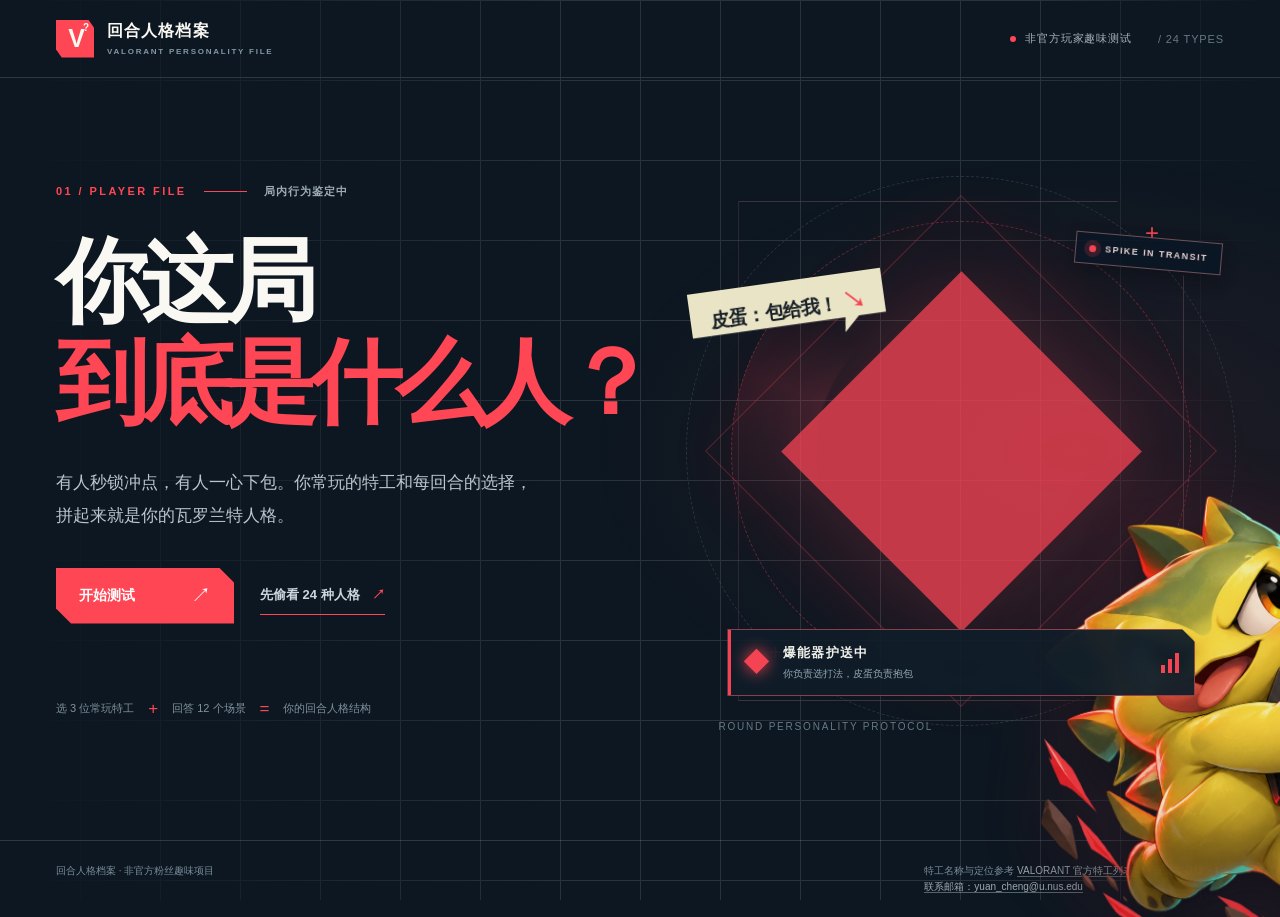
==== index.html @ 3d23f610 "Shorten Valorant quiz answers for quick reading" ====
<!doctype html>
<html lang="zh-CN">
<head>
  <meta charset="utf-8">
  <meta name="viewport" content="width=device-width, initial-scale=1">
  <meta name="theme-color" content="#0d1721">
  <title>你这局到底是什么人？｜瓦罗兰特人格测试</title>
  <link rel="stylesheet" href="./styles.css?v=7">
</head>
<body>
  <div class="site-shell">
    <header class="topbar">
      <button class="brand" type="button" id="home" aria-label="返回测试首页"><span class="brand-symbol" aria-hidden="true">V<span>?</span></span><span>回合人格档案<small>VALORANT PERSONALITY FILE</small></span></button>
      <span class="top-status"><i></i> 非官方玩家趣味测试 <span class="top-code">/ 24 TYPES</span></span>
    </header>

    <main>
      <section id="screen-intro" class="screen intro-screen" aria-labelledby="intro-title">
        <div class="intro-copy">
          <p class="kicker"><span>01 / PLAYER FILE</span><span class="kicker-line"></span><span>局内行为鉴定中</span></p>
          <h1 id="intro-title">你这局<br><em>到底是什么人？</em></h1>
          <p class="intro-lead">有人秒锁冲点，有人一心下包。你常玩的特工和每回合的选择，拼起来就是你的瓦罗兰特人格。</p>
          <div class="intro-actions"><button class="button-primary" id="start" type="button">开始测试 <span>↗</span></button><button class="button-link" id="view-gallery-intro" type="button">先偷看 24 种人格 <span>↗</span></button></div>
          <div class="intro-meta"><span>选 3 位常玩特工</span><b>+</b><span>回答 12 个场景</span><b>=</b><span>你的回合人格结构</span></div>
        </div>
        <div class="hero-art" aria-hidden="true">
          <div class="hero-cross cross-a">+</div><div class="hero-cross cross-b">+</div>
          <div class="hero-ring ring-a"></div><div class="hero-ring ring-b"></div>
          <div class="hero-diamond"></div><div class="hero-sweep"></div>
          <div class="hero-beacon"><i></i> SPIKE IN TRANSIT</div>
          <img class="hero-mascot" src="./assets/wingman-spike-hero.png" alt="">
          <div class="hero-comic">皮蛋：包给我！<span>↘</span></div>
          <div class="hero-status"><span class="hero-status-icon">◆</span><span><strong>爆能器护送中</strong><small>你负责选打法，皮蛋负责抱包</small></span><span class="hero-signal"><i></i><i></i><i></i></span></div>
          <div class="hero-art-foot">ROUND PERSONALITY PROTOCOL <span>00:24</span></div>
        </div>
      </section>

      <section id="screen-select" class="screen flow-screen" hidden aria-labelledby="select-title">
        <div class="flow-top"><span class="overline">STEP 01 / AGENT SELECT</span><button class="quiet-button" id="select-back" type="button">← 返回</button></div>
        <div class="flow-heading"><div><h2 id="select-title">先交出你的<span>常玩特工</span></h2><p>按常玩程度依次选 3 位。它们会影响战术倾向，但题目答案更重要。</p></div><span class="corner-stamp">03 / AGENTS</span></div>
        <div class="selected-slots" id="selected-slots" aria-live="polite"></div>
        <div class="selector-toolbar"><div class="role-tabs" id="role-tabs" aria-label="按特工定位筛选"></div><label class="agent-search"><span>⌕</span><input id="agent-search" type="search" placeholder="搜索中文名或英文名" autocomplete="off" aria-label="搜索特工"></label></div>
        <div class="agent-grid" id="agent-grid"></div>
        <div class="flow-footer"><span id="agent-count"></span><button class="button-primary command-button command-button--select" id="select-next" type="button" data-count="0" disabled><span class="command-pips" aria-hidden="true"><i></i><i></i><i></i></span><span class="command-copy"><small id="select-next-caption">特工就位 0 / 3</small><strong>进入情境题</strong></span><span class="command-arrow" aria-hidden="true"><svg viewBox="0 0 24 24" fill="none"><path d="M5 19 19 5M8 5h11v11" stroke="currentColor" stroke-width="2" stroke-linecap="square"/></svg></span></button></div>
      </section>

      <section id="screen-quiz" class="screen flow-screen quiz-screen" hidden aria-labelledby="question-title">
        <div class="flow-top"><span class="overline">STEP 02 / ROUND SIMULATION</span><button class="quiet-button" id="quiz-back" type="button">← 上一步</button></div>
        <div class="quiz-track" id="quiz-track" role="progressbar" aria-label="答题进度" aria-valuemin="1" aria-valuemax="12" aria-valuenow="1"><div id="quiz-progress"></div><div class="quiz-runner" aria-hidden="true"><span class="quiz-runner-sprite"></span></div></div>
        <div class="quiz-counter"><span id="question-count"></span><span>选你真会做的，别替教练答题</span></div>
        <div class="quiz-brief"><span class="spike-mark" aria-hidden="true">◆</span><span id="spike-brief">皮蛋刚出门，爆能器在路上</span><span class="signal-bars" aria-hidden="true"><i></i><i></i><i></i></span></div>
        <div class="quiz-card"><p class="quiz-label"><span>ROUND SCENARIO <b id="scenario-kind">战术位置</b></span><span id="round-code"></span></p><div class="scenario-heading"><h2 id="question-title"></h2><span class="scenario-art-frame" aria-hidden="true"><span class="scenario-art" id="scenario-art"></span></span></div><div class="option-list" id="option-list"></div></div>
        <div class="quiz-actions"><span>没有标准答案，放心暴露真实打法。</span><button class="button-primary command-button command-button--round" id="quiz-next" type="button" disabled><span class="command-round" id="quiz-next-number" aria-hidden="true">01</span><span class="command-copy"><small id="quiz-next-caption">ROUND CONFIRM</small><strong id="quiz-next-label">下一题</strong></span><span class="command-arrow" aria-hidden="true"><svg viewBox="0 0 24 24" fill="none"><path d="M5 19 19 5M8 5h11v11" stroke="currentColor" stroke-width="2" stroke-linecap="square"/></svg></span></button></div>
      </section>

      <section id="screen-result" class="screen result-screen" hidden aria-labelledby="result-title">
        <div class="flow-top"><span class="overline">FILE COMPLETE / YOUR ROUND PERSONA</span><button class="quiet-button" id="result-restart" type="button">重新测试 ↺</button></div>
        <div class="result-hero"><div class="result-index"><span>PERSONA</span><strong id="result-number"></strong><span>/ 24</span></div><div class="result-main"><p class="result-kicker" id="result-kicker"></p><h2 id="result-title"></h2><p class="result-lead" id="result-lead"></p><div class="result-tags" id="result-tags"></div></div><div class="result-art"><span>身份暴露！</span><div class="result-mascot" id="result-mascot" role="img"></div></div></div>
        <div class="result-layout"><div class="result-left"><section class="result-panel"><span class="panel-label">你的回合说明书</span><div class="description-pair"><span>01 / 你擅长</span><p id="result-strength"></p></div><div class="description-pair"><span>02 / 队友会吐槽</span><p id="result-tease"></p></div><div class="quote-box"><span>你的队内语音</span><strong id="result-quote"></strong></div></section><section class="result-panel pick-panel"><span class="panel-label">你选的 3 位特工</span><div id="result-agents"></div><p>常玩特工只提供战术倾向的起始分；结果主要来自 12 道场景题。</p></section></div><section class="result-panel structure-panel"><div class="structure-heading"><span class="panel-label">人格结构</span><span>偏好占比，不是胜率</span></div><h3>战术位置 <small id="secondary-role"></small></h3><div class="score-list" id="role-scores"></div><h3>赢回合的习惯</h3><div class="score-list" id="habit-scores"></div><h3>行动节奏</h3><div class="score-list" id="tempo-scores"></div><p class="structure-note">占比只比较你本次选择，不衡量水平、真实战绩或心理学人格。</p></section></div>
        <div class="result-actions"><button class="button-primary" id="copy-result" type="button">复制人格卡文案 <span>↗</span></button><button class="button-link" id="view-gallery-result" type="button">查看全部 24 种人格 <span>↗</span></button><span id="copy-status" role="status"></span></div>
      </section>

      <section id="screen-gallery" class="screen gallery-screen" hidden aria-labelledby="gallery-title"><div class="flow-top"><span class="overline">PERSONA INDEX / 24 TYPES</span><button class="quiet-button" id="gallery-back" type="button">← 返回</button></div><div class="flow-heading"><div><h2 id="gallery-title">24 份<span>回合档案</span></h2><p>四种战术位置 × 三种赢法习惯 × 两种行动节奏。看看还有谁被队友这样叫过。</p></div><span class="corner-stamp">24 / FILES</span></div><div class="role-tabs gallery-tabs" id="gallery-tabs" aria-label="按定位筛选人格"></div><div class="persona-grid" id="persona-grid"></div></section>
    </main>

    <footer><span>回合人格档案 · 非官方粉丝趣味项目</span><span>特工名称与定位参考 <a href="https://playvalorant.com/en-us/agents/" target="_blank" rel="noreferrer">VALORANT 官方特工列表 ↗</a> · 无真实战绩分析<br><a href="mailto:yuan_cheng@u.nus.edu">联系邮箱：yuan_cheng@u.nus.edu</a></span></footer>
  </div>
  <script src="./lib/personality.js?v=9"></script>
  <script src="./web.js?v=7"></script>
</body>
</html>
---- styles.css ----
:root{--ink:#0d1721;--ink2:#172633;--red:#ff4655;--red2:#d63243;--cream:#ece8de;--white:#faf8f2;--muted:#8d9ca6;--line:#344450;--sans:-apple-system,BlinkMacSystemFont,'PingFang SC','Microsoft YaHei',sans-serif}
*{box-sizing:border-box}html{scroll-behavior:smooth}body{margin:0;background:var(--ink);color:var(--white);font-family:var(--sans);-webkit-font-smoothing:antialiased}button,input{font:inherit}button{cursor:pointer}button:disabled{cursor:not-allowed;opacity:.4}button:focus-visible,input:focus-visible,a:focus-visible{outline:2px solid #fff;outline-offset:4px}[hidden]{display:none!important}.site-shell{max-width:1440px;margin:auto;min-height:100vh;position:relative;overflow:hidden}.site-shell:before{content:"";position:fixed;inset:0;pointer-events:none;opacity:.12;background-image:linear-gradient(#fff 1px,transparent 1px),linear-gradient(90deg,#fff 1px,transparent 1px);background-size:80px 80px;mask-image:linear-gradient(90deg,transparent,#000 45%,#000 80%,transparent)}.topbar{height:78px;padding:0 56px;border-bottom:1px solid #2a3945;display:flex;align-items:center;justify-content:space-between;position:relative;z-index:2}.brand{padding:0;border:0;background:transparent;color:var(--white);display:flex;align-items:center;gap:13px;text-align:left;font-weight:850;font-size:16px;letter-spacing:.07em}.brand-symbol{width:38px;height:38px;background:var(--red);clip-path:polygon(0 0,85% 0,100% 22%,100% 100%,15% 100%,0 78%);display:grid;place-items:center;position:relative;font-size:25px;letter-spacing:-.13em}.brand-symbol span{font-size:10px;position:absolute;top:2px;right:5px;letter-spacing:0}.brand small{display:block;color:#8498a5;font-size:8px;letter-spacing:.22em;margin-top:5px;font-weight:600}.top-status{font-size:11px;letter-spacing:.08em;color:#a4b1bb;display:flex;align-items:center;gap:9px}.top-status i{width:6px;height:6px;border-radius:50%;background:var(--red)}.top-code{color:#667984;margin-left:17px}.screen{position:relative;z-index:1}.intro-screen{min-height:calc(100vh - 138px);display:grid;grid-template-columns:55% 45%;align-items:center;padding:64px 56px 80px}.intro-copy{z-index:1}.kicker,.overline,.panel-label{font-size:11px;font-weight:800;letter-spacing:.22em;color:var(--red)}.kicker{display:flex;align-items:center;gap:17px;margin:0 0 32px}.kicker-line{width:43px;height:1px;background:var(--red)}.kicker span:last-child{color:#9eacb6;letter-spacing:.1em}.intro-copy h1{font-size:clamp(64px,7.2vw,112px);line-height:1.1;letter-spacing:-.08em;margin:0;font-weight:900}.intro-copy h1 em{font-style:normal;color:var(--red);white-space:nowrap}.intro-lead{max-width:490px;color:#bac6ce;line-height:1.95;font-size:17px;margin:33px 0 35px}.intro-actions{display:flex;align-items:center;gap:26px;flex-wrap:wrap}.button-primary{border:0;background:var(--red);color:#fff;min-height:56px;min-width:178px;padding:0 23px;display:inline-flex;align-items:center;justify-content:space-between;gap:25px;font-weight:800;font-size:14px;clip-path:polygon(0 0,calc(100% - 15px) 0,100% 15px,100% 100%,15px 100%,0 calc(100% - 15px));transition:background .2s,transform .2s}.button-primary:hover:not(:disabled){background:#ff6571;transform:translateY(-2px)}.button-primary span{font-size:20px;font-weight:400}.button-link,.quiet-button{border:0;background:none;color:#cbd6dd;padding:10px 0;font-weight:650}.button-link{border-bottom:1px solid var(--red);font-size:13px}.button-link span{margin-left:9px;color:var(--red)}.quiet-button{font-size:12px;color:#94a4ad}.quiet-button:hover,.button-link:hover{color:#fff}.intro-meta{display:flex;gap:14px;align-items:center;margin-top:75px;font-size:11px;color:#80939e;flex-wrap:wrap}.intro-meta b{color:var(--red);font-size:17px;font-weight:400}.hero-art{height:580px;position:relative;display:grid;place-items:center;opacity:.96}.hero-art:before{content:"";position:absolute;width:360px;height:360px;border:1px solid #2c3c48;transform:rotate(45deg)}.hero-art:after{content:"";position:absolute;inset:40px;border:1px solid #293944;clip-path:polygon(0 0,85% 0,100% 15%,100% 100%,0 100%)}.hero-ring{position:absolute;border:1px solid #32434f;border-radius:50%}.ring-a{width:460px;height:460px}.ring-b{width:550px;height:550px;border-color:#253642}.hero-diamond{height:250px;width:250px;background:var(--red);transform:rotate(45deg);display:grid;place-items:center;box-shadow:0 0 95px #ff465530;z-index:1}.hero-diamond-inner{font-size:170px;font-weight:950;transform:rotate(-45deg);line-height:1;color:var(--ink)}.hero-cross{position:absolute;color:var(--red);font-size:24px;z-index:1}.cross-a{top:58px;right:65px}.cross-b{bottom:75px;left:70px}.hero-art-foot{position:absolute;bottom:15px;left:20px;right:20px;display:flex;justify-content:space-between;color:#6a7f8b;font-size:10px;letter-spacing:.18em}.hero-art-foot span{color:var(--red)}footer{border-top:1px solid #2a3945;padding:22px 56px;color:#788d9a;font-size:10px;display:flex;justify-content:space-between;gap:20px;line-height:1.6}footer a{color:#9dabb4;text-decoration:none;border-bottom:1px solid #52636d}footer a:hover{color:#fff}
.flow-screen,.gallery-screen,.result-screen{padding:45px 56px 85px;min-height:calc(100vh - 138px)}.flow-top{display:flex;justify-content:space-between;align-items:center;margin-bottom:48px}.flow-heading{display:flex;align-items:flex-end;justify-content:space-between;gap:24px;margin-bottom:30px}.flow-heading h2{font-size:clamp(38px,4vw,64px);line-height:1.15;letter-spacing:-.06em;margin:0 0 15px;font-weight:900}.flow-heading h2 span{color:var(--red)}.flow-heading p{color:#a4b3bd;font-size:14px;line-height:1.7;margin:0}.corner-stamp{font-size:12px;color:#6d8290;letter-spacing:.15em;border:1px solid #30414d;padding:13px 18px;white-space:nowrap}.selected-slots{display:grid;grid-template-columns:repeat(3,1fr);gap:13px;margin:32px 0}.selected-slot{min-height:115px;border:1px dashed #4c5d68;background:#15232e;position:relative;padding:17px 19px;display:flex;flex-direction:column;align-items:flex-start;justify-content:space-between}.selected-slot.filled{border-style:solid;border-color:var(--red);background:#271e29}.slot-order{color:#a2b0ba;font-size:10px;letter-spacing:.13em}.selected-slot strong{font-size:25px;line-height:1.1}.selected-slot:not(.filled) strong{color:#617682}.selected-slot small{font-size:11px;color:#a3b2bc}.slot-remove{position:absolute;right:11px;top:8px;background:none;border:0;color:#ddd;font-size:23px}.selector-toolbar{display:flex;align-items:center;justify-content:space-between;gap:20px;margin:43px 0 20px}.role-tabs{display:flex;gap:8px;flex-wrap:wrap}.role-tabs button{border:1px solid #3d4d59;color:#a2b2bd;background:#172631;padding:10px 15px;font-size:12px;font-weight:650}.role-tabs button.active{background:var(--red);color:white;border-color:var(--red)}.agent-search{display:flex;align-items:center;gap:8px;background:#172631;border:1px solid #3c4e5b;color:#7b8d98;padding:0 12px;min-width:245px;height:41px}.agent-search span{font-size:22px}.agent-search input{background:none;border:0;outline:none;color:#fff;width:100%;font-size:12px}.agent-search input::placeholder{color:#748692}.agent-grid{display:grid;grid-template-columns:repeat(5,1fr);gap:10px}.agent-card{min-width:0;min-height:75px;background:#192a36;border:1px solid #344652;color:#f2f1eb;text-align:left;display:flex;align-items:center;padding:11px;gap:11px;transition:border .15s,background .15s}.agent-card:hover{border-color:#aab8c1;background:#243643}.agent-card.selected{background:#392431;border-color:var(--red)}.agent-glyph{width:38px;height:45px;flex:none;background:#30434e;color:#b2c2cc;display:grid;place-items:center;clip-path:polygon(0 0,100% 0,100% 75%,75% 100%,0 100%);font-size:21px;font-weight:900}.agent-card.selected .agent-glyph{background:var(--red);color:#fff}.agent-info{display:flex;flex-direction:column;min-width:0;flex:1}.agent-info strong{font-size:13px;white-space:nowrap;overflow:hidden;text-overflow:ellipsis}.agent-info small{color:#8fa3b0;font-size:10px;margin-top:5px}.agent-check{color:var(--red);font-weight:800;font-size:16px}.flow-footer{margin-top:28px;display:flex;justify-content:space-between;align-items:center;color:#8fa3ad;font-size:11px}
.quiz-screen{max-width:1020px;margin:auto}.quiz-track{height:4px;background:#32434e;margin-top:25px}.quiz-track>div{height:100%;background:var(--red);transition:width .2s}.quiz-counter{display:flex;justify-content:space-between;color:#8ca0ad;font-size:12px;margin:16px 0 44px}.quiz-counter span:first-child{color:var(--red);font-weight:850;font-size:16px;letter-spacing:.15em}.quiz-card{background:#172733;border:1px solid #344753;padding:52px 55px 57px;clip-path:polygon(0 0,calc(100% - 27px) 0,100% 27px,100% 100%,0 100%)}.quiz-label{font-size:11px;color:var(--red);font-weight:800;letter-spacing:.17em;margin:0 0 28px;display:flex;justify-content:space-between}.quiz-card h2{font-size:clamp(26px,3.2vw,43px);letter-spacing:-.04em;line-height:1.4;margin:0 0 35px}.option-list{display:grid;gap:10px}.option{width:100%;min-height:65px;border:1px solid #465864;background:#21323e;color:#e7eef2;text-align:left;display:flex;align-items:center;gap:18px;padding:12px 17px;font-size:15px;line-height:1.5}.option:hover{background:#30424e;border-color:#b6c0c6}.option.active{background:#453039;border-color:var(--red)}.option-letter{font-size:11px;color:var(--red);font-weight:900;border:1px solid var(--red);width:27px;height:27px;display:grid;place-items:center;flex:none}.option-arrow{margin-left:auto;color:#82939d}.option.active .option-arrow{color:var(--red)}.quiz-actions{display:flex;justify-content:space-between;align-items:center;color:#7f929e;font-size:11px;margin-top:24px}
.result-hero{min-height:285px;background:var(--red);display:grid;grid-template-columns:130px 1fr 160px;align-items:center;gap:27px;padding:37px 43px;clip-path:polygon(0 0,calc(100% - 32px) 0,100% 32px,100% 100%,0 100%);position:relative;overflow:hidden}.result-hero:before{content:"";position:absolute;inset:0;background:repeating-linear-gradient(135deg,transparent 0,transparent 18px,#0000000b 18px,#0000000b 19px);pointer-events:none}.result-index{align-self:stretch;display:flex;flex-direction:column;justify-content:center;border-right:1px solid #ffffff70;color:#fff;z-index:1}.result-index span{font-size:10px;letter-spacing:.16em}.result-index strong{font-size:73px;line-height:1;font-weight:900;letter-spacing:-.09em}.result-main{z-index:1}.result-kicker{font-size:12px;font-weight:800;letter-spacing:.08em;margin:0 0 12px}.result-main h2{font-size:clamp(48px,5.6vw,80px);line-height:1.12;letter-spacing:-.08em;margin:0 0 12px;font-weight:950}.result-lead{font-size:18px;font-weight:600;margin:0 0 18px;line-height:1.6}.result-tags{display:flex;gap:7px;flex-wrap:wrap}.result-tags span{border:1px solid #ffffffaa;padding:5px 9px;font-size:11px}.result-glyph{font-weight:950;font-size:130px;color:#0d172180;letter-spacing:-.2em;z-index:1}.result-glyph span{font-size:50px;vertical-align:top}.result-layout{display:grid;grid-template-columns:1fr .85fr;gap:15px;margin-top:17px}.result-left{display:grid;gap:15px}.result-panel{border:1px solid #344753;background:#172733;padding:27px 30px}.description-pair{padding:24px 0;border-bottom:1px solid #344752}.description-pair span{font-size:11px;letter-spacing:.12em;color:#8298a6}.description-pair p{font-size:16px;line-height:1.75;margin:10px 0 0}.quote-box{margin-top:26px;background:#263a45;border-left:3px solid var(--red);padding:15px 18px}.quote-box span{display:block;font-size:10px;color:#9aadb7;margin-bottom:7px}.quote-box strong{font-size:18px;line-height:1.6}.pick-panel{min-height:160px}.pick-panel>div{display:flex;gap:8px;flex-wrap:wrap;margin:22px 0 15px}.pick-panel>div span{background:#263b47;border:1px solid #465b67;padding:8px 10px;font-size:12px}.pick-panel p,.structure-note{color:#8499a5;font-size:11px;line-height:1.75;margin:0}.structure-heading{display:flex;align-items:center;justify-content:space-between}.structure-heading>span:last-child{color:#718895;font-size:10px}.structure-panel h3{font-size:15px;margin:32px 0 14px}.structure-panel h3 small{font-size:10px;color:#8398a5;margin-left:12px;font-weight:400}.score-list{display:grid;gap:12px}.score-row>div:first-child{display:flex;justify-content:space-between;font-size:12px;margin-bottom:7px}.score-row strong{font-weight:550}.score-row span{color:#a8bac3}.score-track{height:7px;background:#2d404d}.score-track i{display:block;height:100%;background:var(--red);min-width:2px}.structure-note{margin-top:31px}.result-actions{display:flex;align-items:center;gap:25px;flex-wrap:wrap;margin-top:25px}.result-actions #copy-status{font-size:11px;color:#b9cbd4}
.gallery-tabs{margin:27px 0}.persona-grid{display:grid;grid-template-columns:repeat(3,1fr);gap:12px}.persona-card{border:1px solid #344752;background:#172833;padding:22px;min-height:275px;display:flex;flex-direction:column}.persona-card-top{display:flex;justify-content:space-between;color:var(--red);font-size:10px;font-weight:800;letter-spacing:.1em}.persona-card-top span:last-child{color:#91a5b0}.persona-card h3{font-size:26px;letter-spacing:-.04em;margin:25px 0 8px}.persona-card p{font-size:12px;color:#a9bbc5;line-height:1.7;margin:0 0 7px}.persona-card .persona-lead{font-size:13px;color:#fff;font-weight:650}.persona-card .persona-tease{color:#9daeb8}.persona-quote{margin-top:auto;padding-top:15px;color:#ff7d87;font-size:12px;font-weight:650}
@media(max-width:1100px){.agent-grid{grid-template-columns:repeat(4,1fr)}.intro-screen{grid-template-columns:60% 40%}.hero-art{transform:scale(.78)}.intro-copy h1{font-size:clamp(60px,7vw,88px)}.persona-grid{grid-template-columns:repeat(2,1fr)}}
@media(max-width:760px){.topbar{height:66px;padding:0 18px}.top-status{font-size:9px}.top-code{display:none}.brand{font-size:13px}.brand small{font-size:7px}.brand-symbol{width:33px;height:33px;font-size:22px}.intro-screen{display:block;padding:65px 22px 45px;min-height:auto}.intro-copy h1{font-size:clamp(48px,11vw,76px)}.intro-copy h1 em{white-space:normal}.intro-lead{font-size:14px;margin:24px 0 27px}.intro-meta{margin-top:47px;gap:9px;font-size:9px}.hero-art{height:280px;transform:scale(.52);transform-origin:center 30%;margin:8px 0 -110px}.hero-art-foot{display:none}footer{padding:20px 22px;display:block;font-size:9px}footer span{display:block;margin-bottom:8px}.flow-screen,.gallery-screen,.result-screen{padding:28px 18px 55px;min-height:calc(100vh - 114px)}.flow-top{margin-bottom:32px}.overline{font-size:9px}.flow-heading h2{font-size:37px}.flow-heading p{font-size:12px}.corner-stamp{display:none}.selected-slots{gap:6px;margin:25px 0}.selected-slot{padding:11px;min-height:92px}.slot-order{font-size:8px}.selected-slot strong{font-size:15px}.selected-slot small{font-size:9px}.slot-remove{top:5px;right:5px;font-size:17px}.selector-toolbar{display:block;margin:31px 0 16px}.role-tabs{gap:5px}.role-tabs button{padding:8px 10px;font-size:10px}.agent-search{margin-top:13px;width:100%}.agent-grid{grid-template-columns:repeat(2,1fr);gap:7px}.agent-card{min-height:63px;padding:7px;gap:7px}.agent-glyph{width:31px;height:38px;font-size:17px}.agent-info strong{font-size:11px}.agent-info small{font-size:9px}.agent-check{font-size:13px}.flow-footer{gap:12px}.flow-footer .button-primary{min-width:155px;min-height:50px;font-size:12px}.quiz-counter{font-size:10px;margin-bottom:28px}.quiz-counter span:last-child{max-width:170px;text-align:right}.quiz-card{padding:29px 19px 34px}.quiz-card h2{font-size:26px}.option{font-size:13px;padding:10px;gap:11px;min-height:62px}.quiz-actions{gap:12px}.quiz-actions>span{max-width:150px}.result-hero{display:block;padding:25px 22px 34px;min-height:0}.result-index{display:flex;flex-direction:row;gap:5px;align-items:baseline;justify-content:flex-start;border:0;margin-bottom:14px}.result-index strong{font-size:33px}.result-main h2{font-size:52px}.result-lead{font-size:15px}.result-glyph{display:none}.result-kicker{font-size:10px}.result-layout{display:block}.result-left{margin-bottom:14px}.result-panel{padding:22px}.description-pair p{font-size:14px}.quote-box strong{font-size:16px}.result-actions{gap:18px}.persona-grid{grid-template-columns:1fr}.persona-card{min-height:260px}}

/* Short, tactile feedback for choices and screen changes. */
.screen:not([hidden]){animation:screen-enter .32s ease-out both}
.button-primary,.button-link,.quiet-button,.role-tabs button,.slot-remove,.agent-card,.option{transition:transform .16s ease,background-color .16s ease,border-color .16s ease,color .16s ease,box-shadow .16s ease}
.button-primary:hover:not(:disabled){transform:translateY(-2px)}
.button-primary:active:not(:disabled),.button-primary:hover:active:not(:disabled){transform:translateY(2px) scale(.98);background:var(--red2)}
.button-link:active,.quiet-button:active,.role-tabs button:active,.slot-remove:active{transform:scale(.95)}
.agent-card:hover{transform:translateY(-2px)}
.agent-card:active,.agent-card:hover:active{transform:scale(.97)}
.agent-card.just-picked{animation:agent-lock .34s ease-out both}
.selected-slot.just-picked{animation:slot-lock .36s ease-out both}
.option:hover{transform:translateX(3px)}
.option:active,.option:hover:active{transform:translateX(1px) scale(.99)}
.option.active{animation:option-lock .36s ease-out both}
.option.active .option-arrow{transform:rotate(45deg);transition:transform .24s ease}
.quiz-card.question-enter{animation:question-enter .3s ease-out both}
.result-screen:not([hidden]) .result-hero{animation:result-reveal .48s cubic-bezier(.2,.8,.2,1) both}
.result-screen:not([hidden]) .result-panel{animation:panel-enter .4s ease-out .12s both}
.result-screen:not([hidden]) .structure-panel{animation-delay:.2s}
.result-screen:not([hidden]) .score-track i{transform-origin:left;animation:score-grow .65s cubic-bezier(.2,.8,.2,1) .3s both}
@keyframes screen-enter{from{opacity:0;transform:translateY(10px)}to{opacity:1;transform:translateY(0)}}
@keyframes agent-lock{0%{transform:scale(.95);box-shadow:0 0 0 0 #ff465500}55%{transform:scale(1.025);box-shadow:0 0 0 5px #ff465528}100%{transform:scale(1);box-shadow:0 0 0 0 #ff465500}}
@keyframes slot-lock{0%{background:#15232e;transform:translateY(5px)}60%{background:#4a2533}100%{background:#271e29;transform:translateY(0)}}
@keyframes option-lock{0%{box-shadow:inset 0 0 0 0 #ff4655aa}50%{box-shadow:inset 5px 0 0 0 #ff4655aa}100%{box-shadow:inset 3px 0 0 0 #ff465555}}
@keyframes question-enter{from{opacity:.3;transform:translateX(14px)}to{opacity:1;transform:translateX(0)}}
@keyframes result-reveal{from{opacity:0;transform:translateY(16px) scale(.985)}to{opacity:1;transform:translateY(0) scale(1)}}
@keyframes panel-enter{from{opacity:0;transform:translateY(12px)}to{opacity:1;transform:translateY(0)}}
@keyframes score-grow{from{transform:scaleX(0)}to{transform:scaleX(1)}}
@media(prefers-reduced-motion:reduce){html{scroll-behavior:auto}*,*::before,*::after{animation-duration:.01ms!important;animation-iteration-count:1!important;transition-duration:.01ms!important}}

/* The Spike escort: a playful visual thread from the lobby to the result. */
.intro-screen{background:radial-gradient(ellipse 47% 48% at 84% 49%,#73303b32 0,transparent 80%)}
.hero-art{isolation:isolate;--drift-x:0px;--drift-y:0px}
.hero-art:before{border-color:#ff46554b;box-shadow:0 0 85px #ff465513,inset 0 0 60px #ff46550b;animation:radar-breathe 5s ease-in-out infinite}
.hero-art:after{border-color:#5a414b;opacity:.7}
.hero-ring{border-style:dashed;animation:orbit-turn 35s linear infinite}
.ring-a{border-color:#ff46555e}
.ring-b{border-color:#57637066;animation-direction:reverse;animation-duration:55s}
.hero-diamond{width:255px;height:255px;opacity:.78;box-shadow:0 0 90px #ff465552;animation:diamond-breathe 4s ease-in-out infinite}
.hero-sweep{position:absolute;width:460px;height:460px;border-radius:50%;background:conic-gradient(from -45deg,transparent 0deg,transparent 295deg,#ff46551f 335deg,transparent 360deg);z-index:0;animation:orbit-turn 7s linear infinite;mask-image:radial-gradient(circle,transparent 0 44%,#000 45%)}
.hero-mascot{position:absolute;z-index:2;width:min(640px,119%);height:auto;max-width:none;left:50%;top:47%;filter:drop-shadow(0 24px 22px #070d16a8) drop-shadow(0 0 40px #ff46552a);animation:mascot-run 3.4s ease-in-out infinite;will-change:transform}
.hero-beacon{position:absolute;z-index:3;top:76px;right:2px;display:flex;align-items:center;gap:9px;background:#0b1726df;border:1px solid #73535d;padding:10px 13px;color:#f0d9d9;font-size:9px;font-weight:850;letter-spacing:.16em;transform:rotate(5deg);box-shadow:0 7px 20px #0004}
.hero-beacon i{width:7px;height:7px;border-radius:50%;background:var(--red);box-shadow:0 0 0 5px #ff46552f;animation:beacon-blink 1.5s ease-in-out infinite}
.hero-comic{position:absolute;z-index:4;top:120px;left:-8px;background:#f5eecf;color:#1a2228;padding:13px 20px 15px;clip-path:polygon(0 0,100% 0,100% 75%,86% 75%,78% 100%,79% 75%,0 75%);font-weight:950;font-size:19px;letter-spacing:-.04em;transform:rotate(-8deg);box-shadow:0 9px 25px #0006;animation:comic-pop 4.8s ease-in-out infinite}
.hero-comic span{color:var(--red);margin-left:5px;font-size:23px}
.hero-status{position:absolute;z-index:4;left:29px;right:29px;bottom:45px;min-height:67px;display:flex;align-items:center;gap:13px;padding:11px 15px;background:#101e2af0;border:1px solid #d85662a6;box-shadow:0 12px 25px #0008,inset 3px 0 var(--red);backdrop-filter:blur(8px);clip-path:polygon(0 0,calc(100% - 13px) 0,100% 13px,100% 100%,0 100%)}
.hero-status-icon{color:var(--red);font-size:27px;line-height:1;text-shadow:0 0 16px var(--red);animation:beacon-blink 1.5s ease-in-out infinite}
.hero-status strong,.hero-status small{display:block}.hero-status strong{font-size:13px;letter-spacing:.08em}.hero-status small{font-size:10px;color:#9bb0bc;margin-top:5px}
.hero-signal,.signal-bars{margin-left:auto;display:flex;align-items:flex-end;gap:3px;flex:none}
.hero-signal i,.signal-bars i{display:block;width:4px;background:var(--red);animation:signal-wave 1s ease-in-out infinite alternate}.hero-signal i:nth-child(1),.signal-bars i:nth-child(1){height:8px}.hero-signal i:nth-child(2),.signal-bars i:nth-child(2){height:14px;animation-delay:.18s}.hero-signal i:nth-child(3),.signal-bars i:nth-child(3){height:20px;animation-delay:.36s}
.hero-cross{animation:cross-blink 3s steps(2,end) infinite}.cross-b{animation-delay:1.5s}
.hero-art-foot{bottom:9px}
.quiz-brief{display:flex;align-items:center;gap:10px;margin:-25px 0 20px;padding:10px 14px;background:linear-gradient(90deg,#301f2b,#192b37 65%);border-left:3px solid var(--red);color:#c4d2da;font-size:11px;letter-spacing:.04em}
.spike-mark{color:var(--red);font-size:18px;line-height:1;animation:beacon-blink 1.5s ease-in-out infinite}
.quiz-card{position:relative;box-shadow:0 16px 45px #0003}
.quiz-card:before{content:"";position:absolute;left:-20%;top:0;width:55%;height:2px;background:linear-gradient(90deg,transparent,#ff4655aa,transparent);animation:scan-sweep 5s ease-in-out infinite;pointer-events:none}
.option{position:relative;overflow:hidden}
.option:after{content:"";position:absolute;inset:0 auto 0 0;width:0;background:linear-gradient(90deg,#ff46552b,transparent);transition:width .3s ease;pointer-events:none}
.option:hover:after,.option.active:after{width:100%}
.option>*{position:relative;z-index:1}
.result-hero{grid-template-columns:130px minmax(0,1fr) 190px;box-shadow:0 15px 35px #0004}
.result-hero:after{content:"";position:absolute;width:450px;height:450px;right:-130px;top:-100px;border:1px solid #ffffff40;border-radius:50%;box-shadow:0 0 0 50px #ffffff13,0 0 0 100px #ffffff0b;pointer-events:none}
.result-art{height:210px;position:relative;z-index:1;align-self:end}
.result-art img{position:absolute;right:-52px;bottom:-71px;width:270px;height:auto;filter:drop-shadow(0 14px 9px #651f2b88);animation:result-mascot 3s ease-in-out infinite}
.result-art span{position:absolute;z-index:2;right:62px;top:-4px;white-space:nowrap;background:#f5eecf;color:#1a2228;padding:8px 12px;font-weight:950;font-size:12px;transform:rotate(8deg)}
.persona-card{position:relative;overflow:hidden;transition:transform .2s,border-color .2s,box-shadow .2s}.persona-card:hover{transform:translateY(-4px);border-color:#ff46559e;box-shadow:0 12px 24px #0004}.persona-card:after{content:"◆";position:absolute;right:-10px;top:-25px;font-size:115px;color:#ff46550b;pointer-events:none}
@keyframes orbit-turn{to{transform:rotate(360deg)}}
@keyframes radar-breathe{50%{border-color:#ff465588;box-shadow:0 0 110px #ff465526,inset 0 0 70px #ff46551b}}
@keyframes diamond-breathe{50%{opacity:.9;box-shadow:0 0 120px #ff465574;transform:rotate(45deg) scale(1.04)}}
@keyframes mascot-run{0%,100%{transform:translate(calc(-50% + var(--drift-x)),calc(-50% + var(--drift-y))) rotate(-2deg)}50%{transform:translate(calc(-50% + var(--drift-x)),calc(-52% + var(--drift-y))) rotate(1deg)}}
@keyframes result-mascot{50%{transform:translateY(-8px) rotate(2deg)}}
@keyframes beacon-blink{50%{opacity:.35;filter:brightness(.65)}}
@keyframes signal-wave{to{height:5px;opacity:.4}}
@keyframes comic-pop{0%,84%,100%{transform:rotate(-8deg) scale(1)}89%{transform:rotate(-6deg) scale(1.07)}}
@keyframes cross-blink{50%{opacity:.25}}
@keyframes scan-sweep{0%,100%{transform:translateX(-30%)}50%{transform:translateX(220%)}}
@media(max-width:1100px){.hero-art{transform:scale(.8)}.hero-mascot{width:660px}.hero-status{left:8px;right:8px}}
@media(max-width:760px){
  .intro-screen{padding-bottom:28px;background:radial-gradient(ellipse 80% 25% at 50% 78%,#73303b32,transparent 85%)}
  .hero-art{height:365px;transform:none;transform-origin:center;margin:15px -9px 0;overflow:visible}
  .hero-art:before{width:270px;height:270px}.hero-art:after{inset:28px}
  .ring-a,.hero-sweep{width:315px;height:315px}.ring-b{width:370px;height:370px}
  .hero-diamond{width:180px;height:180px}
  .hero-mascot{width:min(430px,108vw);top:46%}
  .hero-comic{top:38px;left:3px;font-size:13px;padding:9px 11px 12px}.hero-comic span{font-size:15px}
  .hero-beacon{top:22px;right:3px;font-size:7px;padding:7px 8px}
  .hero-status{bottom:3px;left:8px;right:8px;min-height:58px;padding:9px 11px}.hero-status strong{font-size:11px}.hero-status small{font-size:9px}
  .hero-art-foot,.hero-cross{display:none}
  .quiz-brief{font-size:10px;margin:-13px 0 17px;padding:8px 10px}
  .result-hero{min-height:260px;padding-bottom:86px}.result-art{position:absolute;right:0;bottom:0;width:120px;height:115px;opacity:.88;z-index:0}.result-art img{width:165px;right:-22px;bottom:-40px}.result-art span{font-size:9px;top:-8px;right:13px;padding:5px 8px}.result-main{position:relative;z-index:1}.result-lead{max-width:78%}
}
@media(max-width:420px){.hero-art{height:335px}.hero-mascot{width:min(415px,107vw)}.hero-status{bottom:0}.hero-status small{font-size:8px}.result-main h2{font-size:43px}}

/* Agent select: illustrated portraits in five lightweight 3×2 atlases. */
.agent-card{position:relative;min-height:90px;padding:8px;gap:11px;overflow:hidden;background:linear-gradient(135deg,#1d303d,#172631)}
.agent-card:before{content:"";position:absolute;inset:auto 0 0 0;height:2px;background:var(--red);transform:scaleX(0);transform-origin:left;transition:transform .22s ease}
.agent-card:hover:before,.agent-card.selected:before{transform:scaleX(1)}
.agent-card.selected{background:linear-gradient(135deg,#432734,#241e2b)}
.agent-portrait,.slot-portrait{display:block;flex:none;aspect-ratio:1;background-color:#30434e;background-image:var(--portrait-sheet);background-repeat:no-repeat;background-size:300% 200%;background-position:var(--portrait-x) var(--portrait-y)}
.agent-portrait{width:64px;border:1px solid #ffffff4a;clip-path:polygon(0 0,100% 0,100% 83%,83% 100%,0 100%);box-shadow:0 4px 12px #0007;transition:transform .2s ease,filter .2s ease;filter:saturate(.92)}
.agent-card:hover .agent-portrait{transform:scale(1.06);filter:saturate(1.15)}
.agent-card.selected .agent-portrait{filter:saturate(1.15) brightness(1.06);outline:2px solid var(--red)}
.agent-info strong{font-size:15px}.agent-info small{font-size:10px;line-height:1.4}
.agent-check{position:absolute;right:7px;top:7px;min-width:22px;padding:2px 3px;text-align:center;background:#12202bdf;font-size:13px;line-height:1.35}
.agent-card.selected .agent-check{background:var(--red);color:#fff}
.selected-slot.filled{overflow:hidden;isolation:isolate}
.selected-slot.filled:before{content:"";position:absolute;inset:0;background:linear-gradient(90deg,#271e29 20%,#271e29a8 65%,transparent);z-index:1;pointer-events:none}
.slot-portrait{position:absolute;right:-5px;bottom:-15px;width:105px;opacity:.8;filter:saturate(.9)}
.selected-slot .slot-order,.selected-slot strong,.selected-slot small{position:relative;z-index:2}
.selected-slot .slot-remove{z-index:3}
.selected-slot.filled strong{text-shadow:0 2px 8px #000b}
@media(max-width:760px){.agent-card{min-height:77px;padding:6px;gap:7px}.agent-portrait{width:55px}.agent-info strong{font-size:12px}.agent-info small{font-size:9px}.agent-check{right:4px;top:4px;font-size:11px;min-width:18px}.slot-portrait{width:72px;right:-10px;bottom:-8px}.selected-slot.filled:before{background:linear-gradient(90deg,#271e29 15%,#271e29bf 65%,transparent)}}

/* Tactical confirm buttons: agent lock-in and round advance. */
.command-button{position:relative;isolation:isolate;overflow:hidden;min-width:232px;min-height:70px;padding:8px 9px;gap:9px;background:repeating-linear-gradient(125deg,#ffffff0e 0 2px,transparent 2px 14px),linear-gradient(110deg,#ff5865,#ed3048 68%,#d72742);clip-path:polygon(0 0,calc(100% - 23px) 0,100% 23px,100% 100%,23px 100%,0 calc(100% - 23px));text-align:left;box-shadow:inset 0 0 0 1px #ffffff2e;transition:transform .18s ease,filter .18s ease,background .18s ease}
.command-button:before{content:"";position:absolute;z-index:0;top:-30%;bottom:-30%;left:-70%;width:55%;background:linear-gradient(90deg,transparent,#ffffff55,transparent);transform:skewX(-23deg) translateX(0);opacity:0;pointer-events:none}
.command-button:after{content:"";position:absolute;z-index:2;left:0;bottom:0;width:var(--charge,0%);height:3px;background:#fff4c7;box-shadow:0 0 11px #fff4c7;transition:width .28s ease;pointer-events:none}
.command-button:not(:disabled):hover{background:repeating-linear-gradient(125deg,#ffffff15 0 2px,transparent 2px 14px),linear-gradient(110deg,#ff6b75,#f84156 68%,#db3049);filter:drop-shadow(0 7px 13px #ff46554d);transform:translateY(-3px)}
.command-button:not(:disabled):hover:before{animation:command-glint .55s ease-out both}
.command-button:not(:disabled):active{transform:translateY(1px) scale(.985);filter:brightness(.92)}
.command-button.is-advancing{animation:command-confirm .27s ease-out both;pointer-events:none}
.command-button.is-advancing:before{animation:command-glint .27s ease-out both}
.command-button:disabled{opacity:1;color:#81929d;background:linear-gradient(110deg,#243641,#1a2b35);box-shadow:inset 0 0 0 1px #43515a}
.command-button:disabled:after{background:var(--red);box-shadow:none}
.command-button .command-pips,.command-button .command-round{position:relative;z-index:1;width:46px;height:52px;flex:none;display:flex;align-items:center;justify-content:center;background:#16232fdd;clip-path:polygon(0 0,100% 0,100% 100%,12px 100%,0 calc(100% - 12px))}
.command-button .command-pips{gap:4px;transform:none}.command-button .command-pips i{width:6px;height:17px;background:#536370;transform:skewX(-18deg);transition:background .18s,box-shadow .18s,transform .18s}
.command-button[data-count="1"] .command-pips i:first-child,.command-button[data-count="2"] .command-pips i:nth-child(-n+2),.command-button[data-count="3"] .command-pips i{background:#ff6571;box-shadow:0 0 9px #ff46559a;transform:skewX(-18deg) scaleY(1.15)}
.command-button .command-round{font-size:22px;font-weight:900;letter-spacing:-.08em;color:#fff;line-height:1}
.command-button:disabled .command-round{color:#778b98}
.command-button .command-copy{position:relative;z-index:1;min-width:0;display:flex;flex:1;flex-direction:column;align-items:flex-start;justify-content:center;gap:4px;line-height:1.15;font-size:inherit;font-weight:inherit}
.command-button .command-copy small{font-size:9px;font-weight:800;letter-spacing:.1em;color:#ffe0e4;white-space:nowrap}
.command-button .command-copy strong{font-size:16px;font-weight:900;letter-spacing:.025em;white-space:nowrap}
.command-button:disabled .command-copy small{color:#84949f}.command-button:disabled .command-copy strong{color:#bdc7ce}
.command-button .command-arrow{position:relative;z-index:1;width:43px;height:52px;flex:none;display:grid;place-items:center;background:#9b2034a3;clip-path:polygon(0 0,100% 0,100% 100%,0 100%);font-size:inherit;font-weight:inherit;transition:background .18s}
.command-button .command-arrow svg{width:24px;height:24px;transition:transform .2s ease}
.command-button:not(:disabled):hover .command-arrow{background:#7a182d}.command-button:not(:disabled):hover .command-arrow svg{transform:translate(3px,-3px)}
.command-button:disabled .command-arrow{background:#344550;color:#7a8d98}
.command-button--round{--charge:100%}
@keyframes command-glint{from{left:-70%;opacity:0}20%{opacity:1}to{left:135%;opacity:0}}
@keyframes command-confirm{0%{transform:translateY(0) scale(1);filter:brightness(1)}40%{transform:translateY(2px) scale(.97);filter:brightness(1.35)}100%{transform:translateY(0) scale(1.01);filter:brightness(1)}}
@media(max-width:760px){.flow-footer .command-button,.quiz-actions .command-button{min-width:205px;min-height:64px;padding:6px;gap:6px}.command-button .command-pips,.command-button .command-round{width:37px;height:49px}.command-button .command-round{font-size:19px}.command-button .command-copy small{font-size:8px}.command-button .command-copy strong{font-size:13px}.command-button .command-arrow{width:36px;height:49px}.command-button .command-arrow svg{width:21px;height:21px}.quiz-actions>span{max-width:125px}}
@media(max-width:360px){.flow-footer,.quiz-actions{flex-wrap:wrap}.flow-footer>span,.quiz-actions>span{width:100%;max-width:none}.flow-footer .command-button,.quiz-actions .command-button{margin-left:auto}}

/* Wingman runs above the round progress line as the quiz advances. */
.quiz-track{position:relative;height:87px;background:none;--runner-progress:8.333%}
.quiz-track:before{content:"";position:absolute;left:0;right:0;bottom:0;height:4px;background:#32434e}
.quiz-track #quiz-progress{position:absolute;left:0;bottom:0;height:4px;box-shadow:0 0 13px #ff46554a;transition:width .55s cubic-bezier(.22,1,.36,1)}
.quiz-track > .quiz-runner{position:absolute;z-index:1;left:clamp(0px,calc(var(--runner-progress) - 30px),calc(100% - 60px));bottom:4px;width:60px;height:80px;background:none;pointer-events:none;transition:left .55s cubic-bezier(.22,1,.36,1)}
.quiz-runner:after{content:"";position:absolute;bottom:-6px;left:14px;width:30px;height:7px;border-radius:50%;background:#ff465565;filter:blur(5px);animation:wingman-shadow .52s ease-in-out infinite}
.quiz-runner-sprite{display:block;position:relative;z-index:1;width:100%;height:100%;background:url('./assets/wingman-run-sprite.webp') 0 0/400% 100% no-repeat;filter:drop-shadow(0 2px 5px #000a);animation:wingman-frames .52s linear infinite,wingman-bounce .52s ease-in-out infinite}
@keyframes wingman-frames{0%,24.99%{background-position:0 0}25%,49.99%{background-position:33.333% 0}50%,74.99%{background-position:66.667% 0}75%,100%{background-position:100% 0}}
@keyframes wingman-bounce{0%,50%,100%{transform:translateY(0) rotate(-2deg)}25%,75%{transform:translateY(-3px) rotate(2deg)}}
@keyframes wingman-shadow{0%,50%,100%{transform:scaleX(1);opacity:.7}25%,75%{transform:scaleX(.7);opacity:.4}}
@media(max-width:760px){.quiz-track{height:73px}.quiz-track > .quiz-runner{width:51px;height:68px;left:clamp(0px,calc(var(--runner-progress) - 26px),calc(100% - 51px))}.quiz-runner:after{left:10px}}

/* Twenty-four original round companions, packed as four 3×2 image atlases. */
.result-hero{min-height:330px;grid-template-columns:130px minmax(0,1fr) 205px}
.result-main h2{font-size:clamp(46px,5.2vw,70px)}
.result-art{height:260px}
.result-mascot,.persona-card-art{background-image:var(--mascot-sheet);background-size:300% 200%;background-position:var(--mascot-x) var(--mascot-y);background-repeat:no-repeat}
.result-mascot{position:absolute;right:-19px;bottom:0;width:250px;height:250px;filter:drop-shadow(0 14px 10px #651f2b80);animation:result-mascot 3s ease-in-out infinite}
.result-art span{right:70px;top:-7px}
.persona-card{min-height:310px}
.persona-card-art{position:absolute;z-index:0;top:42px;right:12px;width:104px;height:104px;filter:drop-shadow(0 6px 6px #0007);transition:transform .2s ease}
.persona-card:hover .persona-card-art{transform:translateY(-4px) scale(1.06)}
.persona-card h3{position:relative;z-index:1;max-width:calc(100% - 105px);min-height:100px;margin:14px 0 8px;display:flex;align-items:center;font-size:24px;line-height:1.3}
.persona-card p,.persona-card .persona-quote{position:relative;z-index:1}
@media(max-width:760px){.result-hero{min-height:0;padding-bottom:205px}.result-art{width:220px;height:185px;opacity:1}.result-mascot{right:-9px;bottom:0;width:215px;height:215px}.result-art span{right:95px;top:-14px}.result-main h2{font-size:clamp(39px,11vw,52px)}.result-lead{max-width:100%}}

/* A small illustrated briefing changes with each of the twelve questions. */
.quiz-label>span:first-child{display:flex;align-items:center;gap:12px}
.quiz-label b{padding:5px 8px;border:1px solid #ff46556e;color:#ffb0b6;background:#ff46551b;font-size:10px;font-weight:800;letter-spacing:.08em}
.quiz-card[data-act="objective"] .quiz-label b{border-color:#ffc57975;color:#ffe0ad;background:#ffc57916}
.quiz-card[data-act="tempo"] .quiz-label b{border-color:#80dce67c;color:#a5eef2;background:#80dce615}
.scenario-heading{display:grid;grid-template-columns:minmax(0,1fr) 142px;align-items:center;gap:23px;margin:0 0 35px}
.quiz-card .scenario-heading h2{margin:0}
.scenario-art-frame{position:relative;isolation:isolate;display:grid;place-items:center;width:142px;height:142px;justify-self:end;overflow:hidden;clip-path:polygon(0 0,calc(100% - 18px) 0,100% 18px,100% 100%,18px 100%,0 calc(100% - 18px));border:1px solid #48606b;background:radial-gradient(circle at 50% 48%,#ff465521,transparent 64%),repeating-linear-gradient(0deg,transparent 0 17px,#ffffff08 17px 18px),#1c313e}
.scenario-art-frame:before{content:"";position:absolute;inset:19px;border:1px solid #ff465553;border-radius:50%;box-shadow:0 0 0 16px #ff46550c,0 0 0 32px #ff465508;animation:radar-breathe 4s ease-in-out infinite}
.scenario-art-frame:after{content:"";position:absolute;right:0;bottom:0;width:35px;height:3px;background:var(--red);box-shadow:0 0 9px var(--red)}
.scenario-art{position:relative;z-index:1;display:block;width:128px;height:128px;background-image:var(--scene-sheet);background-size:300% 200%;background-position:var(--scene-x) var(--scene-y);background-repeat:no-repeat;filter:drop-shadow(0 6px 6px #0008);animation:scene-float 3.4s ease-in-out infinite}
.quiz-card.has-answer .scenario-art-frame{animation:scene-lock .42s ease-out}
.quiz-card[data-act="objective"] .scenario-art-frame{background:radial-gradient(circle at 50% 48%,#ffc57923,transparent 64%),repeating-linear-gradient(0deg,transparent 0 17px,#ffffff08 17px 18px),#27323a}
.quiz-card[data-act="tempo"] .scenario-art-frame{background:radial-gradient(circle at 50% 48%,#80dce628,transparent 64%),repeating-linear-gradient(0deg,transparent 0 17px,#ffffff08 17px 18px),#18343e}
@keyframes scene-float{50%{transform:translateY(-5px) rotate(2deg)}}
@keyframes scene-lock{50%{filter:brightness(1.3);transform:scale(1.035)}}
@media(max-width:760px){.quiz-label>span:first-child{gap:7px}.quiz-label b{font-size:8px;padding:4px 5px}.scenario-heading{grid-template-columns:minmax(0,1fr) 92px;gap:10px;margin-bottom:28px}.scenario-art-frame{width:92px;height:92px}.scenario-art-frame:before{inset:13px}.scenario-art{width:86px;height:86px}.quiz-card .scenario-heading h2{font-size:25px}}
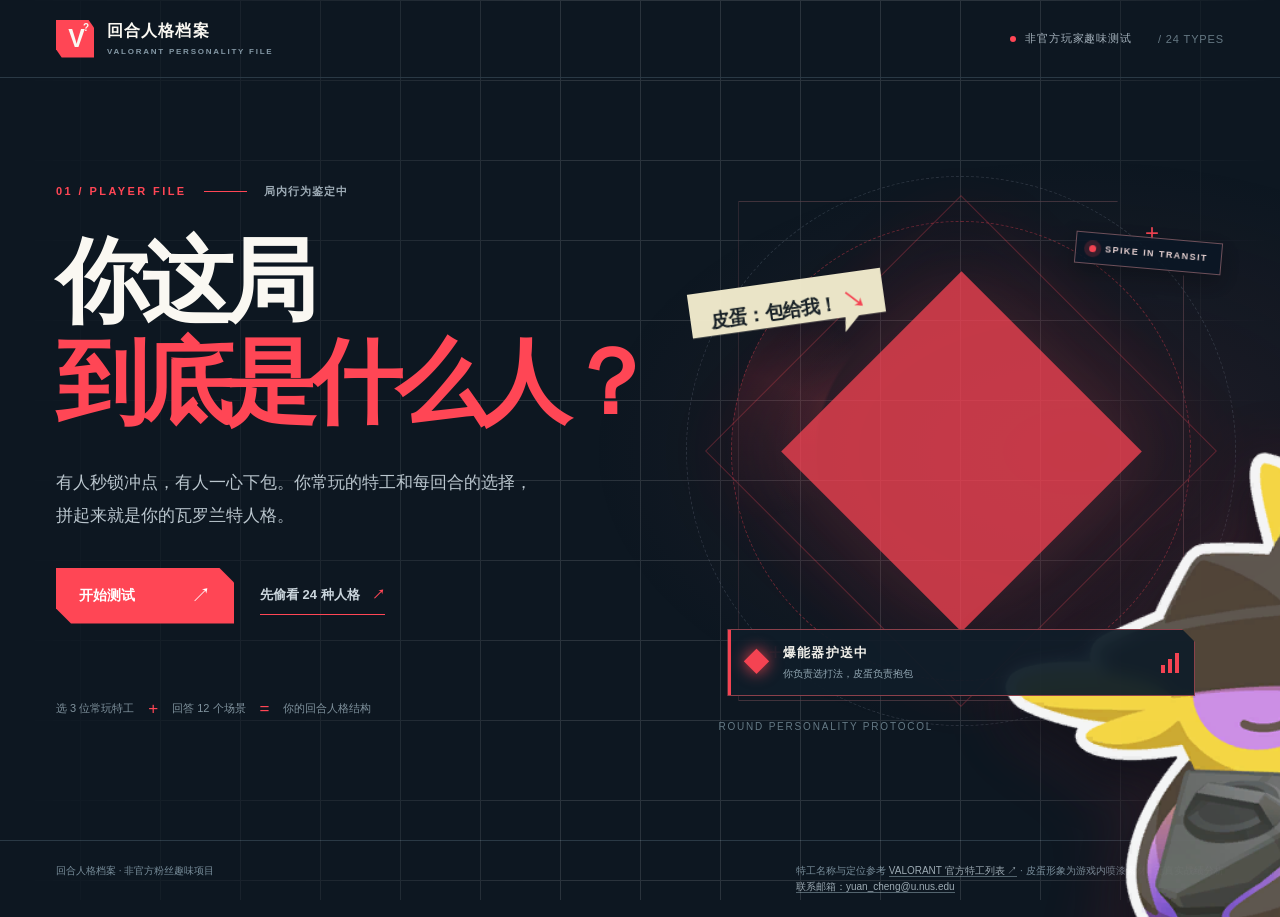
==== commit 6882a400: "Use original Wingman spray artwork on quiz pages" ====
--- a/index.html
+++ b/index.html
@@ -5,7 +5,7 @@
   <meta name="viewport" content="width=device-width, initial-scale=1">
   <meta name="theme-color" content="#0d1721">
   <title>你这局到底是什么人？｜瓦罗兰特人格测试</title>
-  <link rel="stylesheet" href="./styles.css?v=7">
+  <link rel="stylesheet" href="./styles.css?v=8">
 </head>
 <body>
   <div class="site-shell">
@@ -28,7 +28,7 @@
           <div class="hero-ring ring-a"></div><div class="hero-ring ring-b"></div>
           <div class="hero-diamond"></div><div class="hero-sweep"></div>
           <div class="hero-beacon"><i></i> SPIKE IN TRANSIT</div>
-          <img class="hero-mascot" src="./assets/wingman-spike-hero.png" alt="">
+          <img class="hero-mascot" src="./assets/wingman-official-spike.png" alt="">
           <div class="hero-comic">皮蛋：包给我！<span>↘</span></div>
           <div class="hero-status"><span class="hero-status-icon">◆</span><span><strong>爆能器护送中</strong><small>你负责选打法，皮蛋负责抱包</small></span><span class="hero-signal"><i></i><i></i><i></i></span></div>
           <div class="hero-art-foot">ROUND PERSONALITY PROTOCOL <span>00:24</span></div>
@@ -63,7 +63,7 @@
       <section id="screen-gallery" class="screen gallery-screen" hidden aria-labelledby="gallery-title"><div class="flow-top"><span class="overline">PERSONA INDEX / 24 TYPES</span><button class="quiet-button" id="gallery-back" type="button">← 返回</button></div><div class="flow-heading"><div><h2 id="gallery-title">24 份<span>回合档案</span></h2><p>四种战术位置 × 三种赢法习惯 × 两种行动节奏。看看还有谁被队友这样叫过。</p></div><span class="corner-stamp">24 / FILES</span></div><div class="role-tabs gallery-tabs" id="gallery-tabs" aria-label="按定位筛选人格"></div><div class="persona-grid" id="persona-grid"></div></section>
     </main>
 
-    <footer><span>回合人格档案 · 非官方粉丝趣味项目</span><span>特工名称与定位参考 <a href="https://playvalorant.com/en-us/agents/" target="_blank" rel="noreferrer">VALORANT 官方特工列表 ↗</a> · 无真实战绩分析<br><a href="mailto:yuan_cheng@u.nus.edu">联系邮箱：yuan_cheng@u.nus.edu</a></span></footer>
+    <footer><span>回合人格档案 · 非官方粉丝趣味项目</span><span>特工名称与定位参考 <a href="https://playvalorant.com/en-us/agents/" target="_blank" rel="noreferrer">VALORANT 官方特工列表 ↗</a> · 皮蛋形象为游戏内喷漆素材 · 无真实战绩分析<br><a href="mailto:yuan_cheng@u.nus.edu">联系邮箱：yuan_cheng@u.nus.edu</a></span></footer>
   </div>
   <script src="./lib/personality.js?v=9"></script>
   <script src="./web.js?v=7"></script>
--- a/styles.css
+++ b/styles.css
@@ -89,7 +89,7 @@
   .hero-art:before{width:270px;height:270px}.hero-art:after{inset:28px}
   .ring-a,.hero-sweep{width:315px;height:315px}.ring-b{width:370px;height:370px}
   .hero-diamond{width:180px;height:180px}
-  .hero-mascot{width:min(430px,108vw);top:46%}
+  .hero-mascot{width:min(355px,95vw);top:46%}
   .hero-comic{top:38px;left:3px;font-size:13px;padding:9px 11px 12px}.hero-comic span{font-size:15px}
   .hero-beacon{top:22px;right:3px;font-size:7px;padding:7px 8px}
   .hero-status{bottom:3px;left:8px;right:8px;min-height:58px;padding:9px 11px}.hero-status strong{font-size:11px}.hero-status small{font-size:9px}
@@ -97,7 +97,7 @@
   .quiz-brief{font-size:10px;margin:-13px 0 17px;padding:8px 10px}
   .result-hero{min-height:260px;padding-bottom:86px}.result-art{position:absolute;right:0;bottom:0;width:120px;height:115px;opacity:.88;z-index:0}.result-art img{width:165px;right:-22px;bottom:-40px}.result-art span{font-size:9px;top:-8px;right:13px;padding:5px 8px}.result-main{position:relative;z-index:1}.result-lead{max-width:78%}
 }
-@media(max-width:420px){.hero-art{height:335px}.hero-mascot{width:min(415px,107vw)}.hero-status{bottom:0}.hero-status small{font-size:8px}.result-main h2{font-size:43px}}
+@media(max-width:420px){.hero-art{height:335px}.hero-mascot{width:min(350px,92vw)}.hero-status{bottom:0}.hero-status small{font-size:8px}.result-main h2{font-size:43px}}
 
 /* Agent select: illustrated portraits in five lightweight 3×2 atlases. */
 .agent-card{position:relative;min-height:90px;padding:8px;gap:11px;overflow:hidden;background:linear-gradient(135deg,#1d303d,#172631)}
@@ -153,13 +153,12 @@
 .quiz-track{position:relative;height:87px;background:none;--runner-progress:8.333%}
 .quiz-track:before{content:"";position:absolute;left:0;right:0;bottom:0;height:4px;background:#32434e}
 .quiz-track #quiz-progress{position:absolute;left:0;bottom:0;height:4px;box-shadow:0 0 13px #ff46554a;transition:width .55s cubic-bezier(.22,1,.36,1)}
-.quiz-track > .quiz-runner{position:absolute;z-index:1;left:clamp(0px,calc(var(--runner-progress) - 30px),calc(100% - 60px));bottom:4px;width:60px;height:80px;background:none;pointer-events:none;transition:left .55s cubic-bezier(.22,1,.36,1)}
-.quiz-runner:after{content:"";position:absolute;bottom:-6px;left:14px;width:30px;height:7px;border-radius:50%;background:#ff465565;filter:blur(5px);animation:wingman-shadow .52s ease-in-out infinite}
-.quiz-runner-sprite{display:block;position:relative;z-index:1;width:100%;height:100%;background:url('./assets/wingman-run-sprite.webp') 0 0/400% 100% no-repeat;filter:drop-shadow(0 2px 5px #000a);animation:wingman-frames .52s linear infinite,wingman-bounce .52s ease-in-out infinite}
-@keyframes wingman-frames{0%,24.99%{background-position:0 0}25%,49.99%{background-position:33.333% 0}50%,74.99%{background-position:66.667% 0}75%,100%{background-position:100% 0}}
+.quiz-track > .quiz-runner{position:absolute;z-index:1;left:clamp(0px,calc(var(--runner-progress) - 40px),calc(100% - 80px));bottom:4px;width:80px;height:80px;background:none;pointer-events:none;transition:left .55s cubic-bezier(.22,1,.36,1)}
+.quiz-runner:after{content:"";position:absolute;bottom:-6px;left:20px;width:40px;height:7px;border-radius:50%;background:#ff465565;filter:blur(5px);animation:wingman-shadow .52s ease-in-out infinite}
+.quiz-runner-sprite{display:block;position:relative;z-index:1;width:100%;height:100%;background:url('./assets/wingman-official-wiggle.png') center bottom/contain no-repeat;filter:drop-shadow(0 2px 5px #000a);animation:wingman-bounce .52s ease-in-out infinite}
 @keyframes wingman-bounce{0%,50%,100%{transform:translateY(0) rotate(-2deg)}25%,75%{transform:translateY(-3px) rotate(2deg)}}
 @keyframes wingman-shadow{0%,50%,100%{transform:scaleX(1);opacity:.7}25%,75%{transform:scaleX(.7);opacity:.4}}
-@media(max-width:760px){.quiz-track{height:73px}.quiz-track > .quiz-runner{width:51px;height:68px;left:clamp(0px,calc(var(--runner-progress) - 26px),calc(100% - 51px))}.quiz-runner:after{left:10px}}
+@media(max-width:760px){.quiz-track{height:73px}.quiz-track > .quiz-runner{width:66px;height:66px;left:clamp(0px,calc(var(--runner-progress) - 33px),calc(100% - 66px))}.quiz-runner:after{left:15px;width:36px}}
 
 /* Twenty-four original round companions, packed as four 3×2 image atlases. */
 .result-hero{min-height:330px;grid-template-columns:130px minmax(0,1fr) 205px}
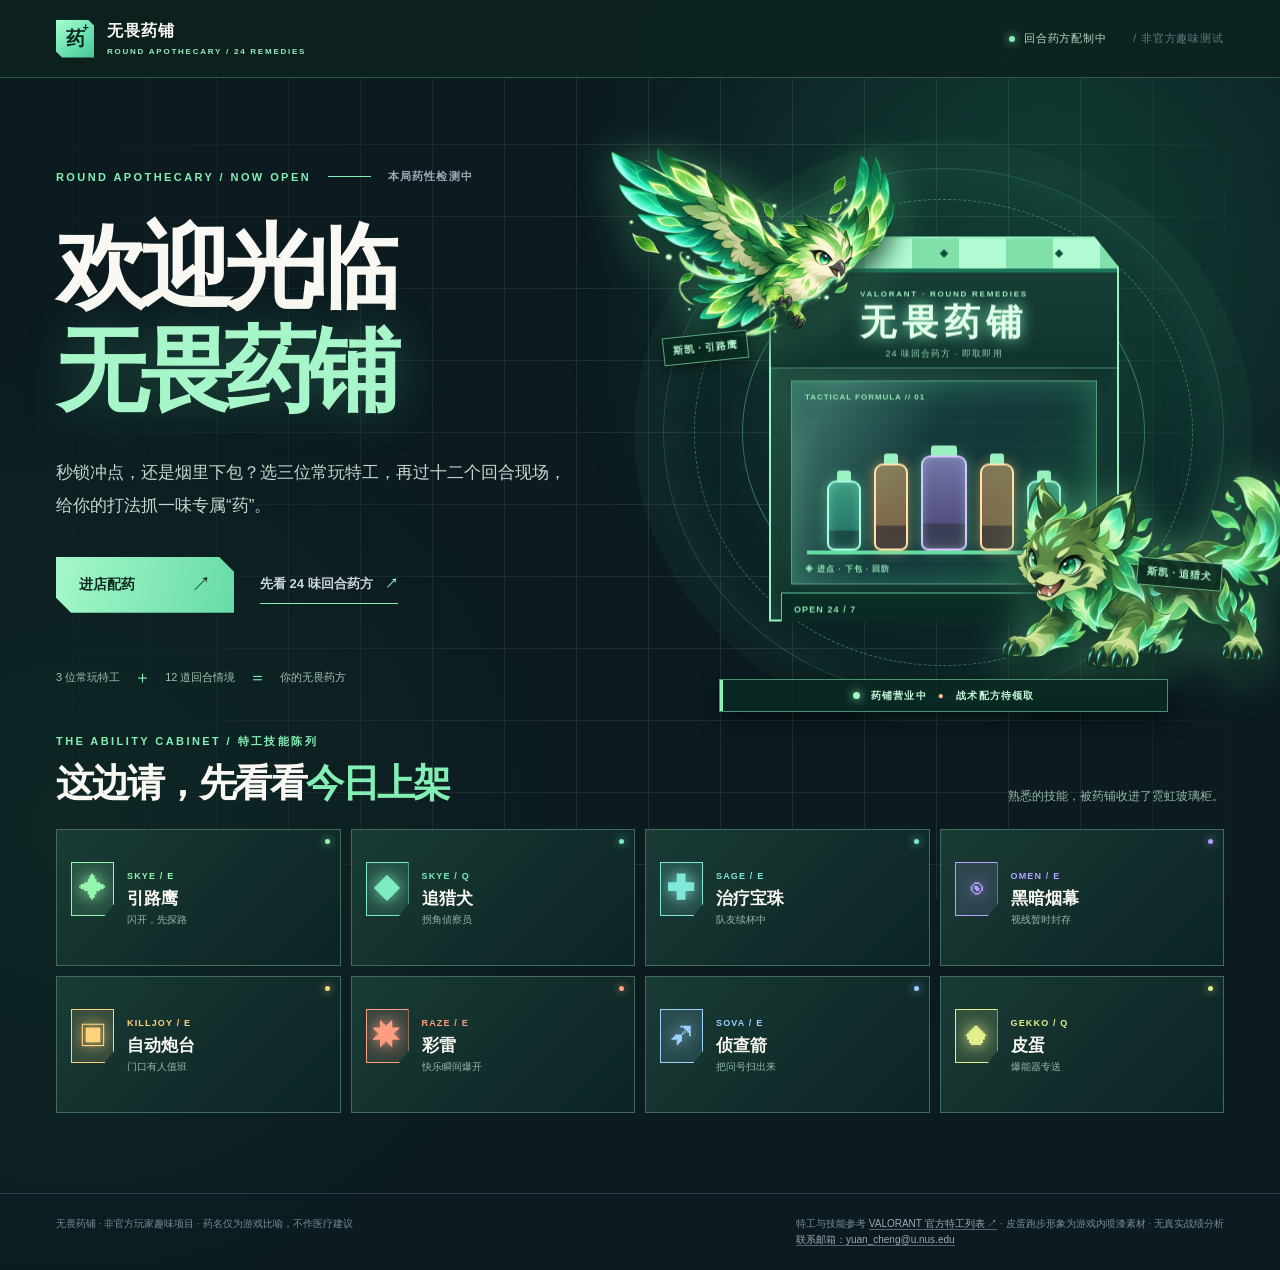
==== commit c2728d24: "Launch Valorant round apothecary redesign" ====
--- a/index.html
+++ b/index.html
@@ -3,41 +3,52 @@
 <head>
   <meta charset="utf-8">
   <meta name="viewport" content="width=device-width, initial-scale=1">
-  <meta name="theme-color" content="#0d1721">
-  <title>你这局到底是什么人？｜瓦罗兰特人格测试</title>
-  <link rel="stylesheet" href="./styles.css?v=8">
+  <meta name="theme-color" content="#0b1b20">
+  <title>无畏药铺｜瓦罗兰特回合人格测试</title>
+  <link rel="stylesheet" href="./styles.css?v=9">
 </head>
 <body>
   <div class="site-shell">
     <header class="topbar">
-      <button class="brand" type="button" id="home" aria-label="返回测试首页"><span class="brand-symbol" aria-hidden="true">V<span>?</span></span><span>回合人格档案<small>VALORANT PERSONALITY FILE</small></span></button>
-      <span class="top-status"><i></i> 非官方玩家趣味测试 <span class="top-code">/ 24 TYPES</span></span>
+      <button class="brand" type="button" id="home" aria-label="返回无畏药铺首页"><span class="brand-symbol" aria-hidden="true">药<span>+</span></span><span>无畏药铺<small>ROUND APOTHECARY / 24 REMEDIES</small></span></button>
+      <span class="top-status"><i></i> 回合药方配制中 <span class="top-code">/ 非官方趣味测试</span></span>
     </header>
 
     <main>
       <section id="screen-intro" class="screen intro-screen" aria-labelledby="intro-title">
         <div class="intro-copy">
-          <p class="kicker"><span>01 / PLAYER FILE</span><span class="kicker-line"></span><span>局内行为鉴定中</span></p>
-          <h1 id="intro-title">你这局<br><em>到底是什么人？</em></h1>
-          <p class="intro-lead">有人秒锁冲点，有人一心下包。你常玩的特工和每回合的选择，拼起来就是你的瓦罗兰特人格。</p>
-          <div class="intro-actions"><button class="button-primary" id="start" type="button">开始测试 <span>↗</span></button><button class="button-link" id="view-gallery-intro" type="button">先偷看 24 种人格 <span>↗</span></button></div>
-          <div class="intro-meta"><span>选 3 位常玩特工</span><b>+</b><span>回答 12 个场景</span><b>=</b><span>你的回合人格结构</span></div>
+          <p class="kicker"><span>ROUND APOTHECARY / NOW OPEN</span><span class="kicker-line"></span><span>本局药性检测中</span></p>
+          <h1 id="intro-title">欢迎光临<br><em>无畏药铺</em></h1>
+          <p class="intro-lead">秒锁冲点，还是烟里下包？选三位常玩特工，再过十二个回合现场，给你的打法抓一味专属“药”。</p>
+          <div class="intro-actions"><button class="button-primary" id="start" type="button">进店配药 <span>↗</span></button><button class="button-link" id="view-gallery-intro" type="button">先看 24 味回合药方 <span>↗</span></button></div>
+          <div class="intro-meta"><span>3 位常玩特工</span><b>＋</b><span>12 道回合情境</span><b>＝</b><span>你的无畏药方</span></div>
         </div>
-        <div class="hero-art" aria-hidden="true">
-          <div class="hero-cross cross-a">+</div><div class="hero-cross cross-b">+</div>
-          <div class="hero-ring ring-a"></div><div class="hero-ring ring-b"></div>
-          <div class="hero-diamond"></div><div class="hero-sweep"></div>
-          <div class="hero-beacon"><i></i> SPIKE IN TRANSIT</div>
-          <img class="hero-mascot" src="./assets/wingman-official-spike.png" alt="">
-          <div class="hero-comic">皮蛋：包给我！<span>↘</span></div>
-          <div class="hero-status"><span class="hero-status-icon">◆</span><span><strong>爆能器护送中</strong><small>你负责选打法，皮蛋负责抱包</small></span><span class="hero-signal"><i></i><i></i><i></i></span></div>
-          <div class="hero-art-foot">ROUND PERSONALITY PROTOCOL <span>00:24</span></div>
+        <div class="hero-art apothecary-art" aria-label="斯凯的引路鹰和追猎犬守护高科技无畏药铺" role="img">
+          <div class="shop-halo"></div><div class="shop-grid"></div>
+          <div class="shop-shell"><div class="shop-roof"><i></i><i></i><i></i></div><div class="shop-sign"><small>VALORANT · ROUND REMEDIES</small><strong>无畏药铺</strong><span>24 味回合药方 · 即取即用</span></div><div class="shop-window"><span class="shop-scan">TACTICAL FORMULA // 01</span><div class="shop-bottles"><i></i><i></i><i></i><i></i><i></i></div><span class="shop-data">◈ 进点 · 下包 · 回防</span></div><div class="shop-counter"><span>OPEN 24 / 7</span><span>✦ ✦ ✦</span></div></div>
+          <img class="shop-guardian shop-hawk" src="./assets/skye-hawk.webp" alt="">
+          <img class="shop-guardian shop-tiger" src="./assets/skye-tiger.webp" alt="">
+          <span class="guardian-tag guardian-tag--hawk">斯凯 · 引路鹰</span><span class="guardian-tag guardian-tag--tiger">斯凯 · 追猎犬</span>
+          <div class="shop-status"><span class="shop-status-light"></span> 药铺营业中 <span>●</span> 战术配方待领取</div>
+        </div>
+        <div class="skill-shelf">
+          <div class="shelf-heading"><div><span class="overline">THE ABILITY CABINET / 特工技能陈列</span><h2>这边请，先看看<span>今日上架</span></h2></div><p>熟悉的技能，被药铺收进了霓虹玻璃柜。</p></div>
+          <div class="ability-grid">
+            <div class="ability-card" style="--ability:#94f5ac"><span class="ability-icon">✦</span><small>SKYE / E</small><strong>引路鹰</strong><em>闪开，先探路</em></div>
+            <div class="ability-card" style="--ability:#7cebc0"><span class="ability-icon">◆</span><small>SKYE / Q</small><strong>追猎犬</strong><em>拐角侦察员</em></div>
+            <div class="ability-card" style="--ability:#80e8d8"><span class="ability-icon">✚</span><small>SAGE / E</small><strong>治疗宝珠</strong><em>队友续杯中</em></div>
+            <div class="ability-card" style="--ability:#b6a1ff"><span class="ability-icon">◉</span><small>OMEN / E</small><strong>黑暗烟幕</strong><em>视线暂时封存</em></div>
+            <div class="ability-card" style="--ability:#ffd27b"><span class="ability-icon">▣</span><small>KILLJOY / E</small><strong>自动炮台</strong><em>门口有人值班</em></div>
+            <div class="ability-card" style="--ability:#ff9d80"><span class="ability-icon">✸</span><small>RAZE / E</small><strong>彩雷</strong><em>快乐瞬间爆开</em></div>
+            <div class="ability-card" style="--ability:#9bd1ff"><span class="ability-icon">➶</span><small>SOVA / E</small><strong>侦查箭</strong><em>把问号扫出来</em></div>
+            <div class="ability-card" style="--ability:#e1ef8b"><span class="ability-icon">⬟</span><small>GEKKO / Q</small><strong>皮蛋</strong><em>爆能器专送</em></div>
+          </div>
         </div>
       </section>
 
       <section id="screen-select" class="screen flow-screen" hidden aria-labelledby="select-title">
-        <div class="flow-top"><span class="overline">STEP 01 / AGENT SELECT</span><button class="quiet-button" id="select-back" type="button">← 返回</button></div>
-        <div class="flow-heading"><div><h2 id="select-title">先交出你的<span>常玩特工</span></h2><p>按常玩程度依次选 3 位。它们会影响战术倾向，但题目答案更重要。</p></div><span class="corner-stamp">03 / AGENTS</span></div>
+        <div class="flow-top"><span class="overline">STEP 01 / 选三味特工引子</span><button class="quiet-button" id="select-back" type="button">← 返回药铺</button></div>
+        <div class="flow-heading"><div><h2 id="select-title">先选你的<span>常玩特工</span></h2><p>按常玩程度依次选 3 位。可爱头像已上架，结果主要看后面的 12 道题。</p></div><span class="corner-stamp">03 / AGENTS</span></div>
         <div class="selected-slots" id="selected-slots" aria-live="polite"></div>
         <div class="selector-toolbar"><div class="role-tabs" id="role-tabs" aria-label="按特工定位筛选"></div><label class="agent-search"><span>⌕</span><input id="agent-search" type="search" placeholder="搜索中文名或英文名" autocomplete="off" aria-label="搜索特工"></label></div>
         <div class="agent-grid" id="agent-grid"></div>
@@ -45,7 +56,7 @@
       </section>
 
       <section id="screen-quiz" class="screen flow-screen quiz-screen" hidden aria-labelledby="question-title">
-        <div class="flow-top"><span class="overline">STEP 02 / ROUND SIMULATION</span><button class="quiet-button" id="quiz-back" type="button">← 上一步</button></div>
+        <div class="flow-top"><span class="overline">STEP 02 / 回合药性测试</span><button class="quiet-button" id="quiz-back" type="button">← 上一步</button></div>
         <div class="quiz-track" id="quiz-track" role="progressbar" aria-label="答题进度" aria-valuemin="1" aria-valuemax="12" aria-valuenow="1"><div id="quiz-progress"></div><div class="quiz-runner" aria-hidden="true"><span class="quiz-runner-sprite"></span></div></div>
         <div class="quiz-counter"><span id="question-count"></span><span>选你真会做的，别替教练答题</span></div>
         <div class="quiz-brief"><span class="spike-mark" aria-hidden="true">◆</span><span id="spike-brief">皮蛋刚出门，爆能器在路上</span><span class="signal-bars" aria-hidden="true"><i></i><i></i><i></i></span></div>
@@ -54,18 +65,18 @@
       </section>
 
       <section id="screen-result" class="screen result-screen" hidden aria-labelledby="result-title">
-        <div class="flow-top"><span class="overline">FILE COMPLETE / YOUR ROUND PERSONA</span><button class="quiet-button" id="result-restart" type="button">重新测试 ↺</button></div>
-        <div class="result-hero"><div class="result-index"><span>PERSONA</span><strong id="result-number"></strong><span>/ 24</span></div><div class="result-main"><p class="result-kicker" id="result-kicker"></p><h2 id="result-title"></h2><p class="result-lead" id="result-lead"></p><div class="result-tags" id="result-tags"></div></div><div class="result-art"><span>身份暴露！</span><div class="result-mascot" id="result-mascot" role="img"></div></div></div>
+        <div class="flow-top"><span class="overline">PRESCRIPTION READY / 你的无畏药方</span><button class="quiet-button" id="result-restart" type="button">重新配药 ↺</button></div>
+        <div class="result-hero"><div class="result-index"><span>HERB NO.</span><strong id="result-number"></strong><span>/ 24</span></div><div class="result-main"><p class="result-kicker" id="result-kicker"></p><h2 id="result-title"></h2><p class="result-nickname" id="result-nickname"></p><p class="result-lead" id="result-lead"></p><div class="result-tags" id="result-tags"></div></div><div class="result-art"><span>药方出炉！</span><div class="result-mascot" id="result-mascot" role="img"></div></div></div>
         <div class="result-layout"><div class="result-left"><section class="result-panel"><span class="panel-label">你的回合说明书</span><div class="description-pair"><span>01 / 你擅长</span><p id="result-strength"></p></div><div class="description-pair"><span>02 / 队友会吐槽</span><p id="result-tease"></p></div><div class="quote-box"><span>你的队内语音</span><strong id="result-quote"></strong></div></section><section class="result-panel pick-panel"><span class="panel-label">你选的 3 位特工</span><div id="result-agents"></div><p>常玩特工只提供战术倾向的起始分；结果主要来自 12 道场景题。</p></section></div><section class="result-panel structure-panel"><div class="structure-heading"><span class="panel-label">人格结构</span><span>偏好占比，不是胜率</span></div><h3>战术位置 <small id="secondary-role"></small></h3><div class="score-list" id="role-scores"></div><h3>赢回合的习惯</h3><div class="score-list" id="habit-scores"></div><h3>行动节奏</h3><div class="score-list" id="tempo-scores"></div><p class="structure-note">占比只比较你本次选择，不衡量水平、真实战绩或心理学人格。</p></section></div>
-        <div class="result-actions"><button class="button-primary" id="copy-result" type="button">复制人格卡文案 <span>↗</span></button><button class="button-link" id="view-gallery-result" type="button">查看全部 24 种人格 <span>↗</span></button><span id="copy-status" role="status"></span></div>
+        <div class="result-actions"><button class="button-primary" id="copy-result" type="button">复制我的药方 <span>↗</span></button><button class="button-link" id="view-gallery-result" type="button">查看全部 24 味药方 <span>↗</span></button><span id="copy-status" role="status"></span></div>
       </section>
 
-      <section id="screen-gallery" class="screen gallery-screen" hidden aria-labelledby="gallery-title"><div class="flow-top"><span class="overline">PERSONA INDEX / 24 TYPES</span><button class="quiet-button" id="gallery-back" type="button">← 返回</button></div><div class="flow-heading"><div><h2 id="gallery-title">24 份<span>回合档案</span></h2><p>四种战术位置 × 三种赢法习惯 × 两种行动节奏。看看还有谁被队友这样叫过。</p></div><span class="corner-stamp">24 / FILES</span></div><div class="role-tabs gallery-tabs" id="gallery-tabs" aria-label="按定位筛选人格"></div><div class="persona-grid" id="persona-grid"></div></section>
+      <section id="screen-gallery" class="screen gallery-screen" hidden aria-labelledby="gallery-title"><div class="flow-top"><span class="overline">HERB CABINET / 24 ROUND REMEDIES</span><button class="quiet-button" id="gallery-back" type="button">← 返回</button></div><div class="flow-heading"><div><h2 id="gallery-title">24 味<span>回合药方</span></h2><p>四种战术位置 × 三种赢法习惯 × 两种行动节奏。药名是比喻，外号才是队友最熟悉的你。</p></div><span class="corner-stamp">24 / HERBS</span></div><div class="role-tabs gallery-tabs" id="gallery-tabs" aria-label="按定位筛选人格"></div><div class="persona-grid" id="persona-grid"></div></section>
     </main>
 
-    <footer><span>回合人格档案 · 非官方粉丝趣味项目</span><span>特工名称与定位参考 <a href="https://playvalorant.com/en-us/agents/" target="_blank" rel="noreferrer">VALORANT 官方特工列表 ↗</a> · 皮蛋形象为游戏内喷漆素材 · 无真实战绩分析<br><a href="mailto:yuan_cheng@u.nus.edu">联系邮箱：yuan_cheng@u.nus.edu</a></span></footer>
+    <footer><span>无畏药铺 · 非官方玩家趣味项目 · 药名仅为游戏比喻，不作医疗建议</span><span>特工与技能参考 <a href="https://playvalorant.com/en-us/agents/" target="_blank" rel="noreferrer">VALORANT 官方特工列表 ↗</a> · 皮蛋跑步形象为游戏内喷漆素材 · 无真实战绩分析<br><a href="mailto:yuan_cheng@u.nus.edu">联系邮箱：yuan_cheng@u.nus.edu</a></span></footer>
   </div>
-  <script src="./lib/personality.js?v=9"></script>
-  <script src="./web.js?v=7"></script>
+  <script src="./lib/personality.js?v=10"></script>
+  <script src="./web.js?v=8"></script>
 </body>
 </html>
--- a/styles.css
+++ b/styles.css
@@ -191,3 +191,88 @@
 @keyframes scene-float{50%{transform:translateY(-5px) rotate(2deg)}}
 @keyframes scene-lock{50%{filter:brightness(1.3);transform:scale(1.035)}}
 @media(max-width:760px){.quiz-label>span:first-child{gap:7px}.quiz-label b{font-size:8px;padding:4px 5px}.scenario-heading{grid-template-columns:minmax(0,1fr) 92px;gap:10px;margin-bottom:28px}.scenario-art-frame{width:92px;height:92px}.scenario-art-frame:before{inset:13px}.scenario-art{width:86px;height:86px}.quiz-card .scenario-heading h2{font-size:25px}}
+
+/* Round Apothecary: warm herb motifs inside a neon tactical storefront. */
+:root{--mint:#83efb5;--mint-deep:#248e70;--amber:#ffcc80}
+body{background:#0b1b20}
+.site-shell{background:radial-gradient(circle at 82% 10%,#1244367d,transparent 30%),radial-gradient(circle at 6% 65%,#15382d65,transparent 34%),#0b1b20}
+.site-shell:before{opacity:.09;background-size:72px 72px}
+.topbar{border-bottom-color:#31594e;background:#0d231fdd;backdrop-filter:blur(14px)}
+.brand-symbol{background:linear-gradient(140deg,#a6ffd1,#42c997);color:#0c241e;clip-path:polygon(0 0,84% 0,100% 16%,100% 100%,16% 100%,0 84%);font-size:19px;letter-spacing:0;box-shadow:0 0 25px #66e4ab50}
+.brand-symbol span{font-size:11px;top:1px;right:5px}
+.brand small{color:#9beac5}
+.top-status i{background:var(--mint);box-shadow:0 0 10px var(--mint);animation:beacon-blink 2s ease-in-out infinite}
+.top-status{color:#bad6c9}
+.intro-screen{grid-template-columns:minmax(0,52%) minmax(0,48%);column-gap:8px;align-items:center;padding-top:66px;background:radial-gradient(ellipse 45% 45% at 80% 23%,#2ea67829,transparent 80%)}
+.kicker,.overline,.panel-label{color:var(--mint)}
+.kicker-line{background:var(--mint)}
+.intro-copy h1{font-size:clamp(68px,7.2vw,108px);line-height:1.12;letter-spacing:-.085em}
+.intro-copy h1 em{color:#a7f6c9;text-shadow:0 0 46px #63e2a742}
+.intro-lead{max-width:510px;color:#c6d8ce}
+.button-primary:not(.command-button){background:linear-gradient(105deg,#a5f8c8,#67dba8);color:#0d2921;box-shadow:0 8px 30px #4ee5a12b;transition:transform .2s,filter .2s,box-shadow .2s}
+.button-primary:not(.command-button):hover:not(:disabled){background:linear-gradient(105deg,#c2ffdd,#7cebb7);box-shadow:0 10px 38px #4ee5a15e;transform:translateY(-3px)}
+.button-link{border-bottom-color:var(--mint)}.button-link span{color:var(--mint)}
+.intro-meta{margin-top:53px;color:#a7c1b3}.intro-meta b{color:var(--mint)}
+.apothecary-art{height:570px;overflow:visible;isolation:isolate;opacity:1;transform:none}
+.apothecary-art:before,.apothecary-art:after{display:none}
+.shop-halo{position:absolute;inset:24px 0 17px;border:1px solid #55cf9d44;border-radius:50%;background:radial-gradient(circle,#29694a6b 0,#164b3a35 40%,transparent 71%);box-shadow:0 0 0 29px #6ae8a00a,inset 0 0 70px #56d9a425;animation:shop-pulse 6s ease-in-out infinite}
+.shop-halo:before,.shop-halo:after{content:"";position:absolute;border:1px dashed #73ebae65;border-radius:50%;inset:30px;animation:orbit-turn 45s linear infinite}
+.shop-halo:after{inset:78px;border-style:solid;animation-direction:reverse}
+.shop-grid{position:absolute;z-index:0;inset:70px 3px 30px;background:linear-gradient(90deg,transparent 49.7%,#88f6b52b 50%,transparent 50.3%),linear-gradient(transparent 49.7%,#88f6b52b 50%,transparent 50.3%);background-size:54px 54px;mask-image:radial-gradient(circle,#000 10%,transparent 73%)}
+.shop-shell{position:absolute;z-index:1;top:50%;left:50%;width:350px;height:385px;transform:translate(calc(-50% + var(--drift-x)),calc(-50% + var(--drift-y)));background:linear-gradient(145deg,#28584b,#102f2b 57%,#0a2928);border:2px solid #9af2c2;box-shadow:0 18px 45px #000a,0 0 30px #6be6ae48,inset 0 0 30px #63daa528;clip-path:polygon(7% 0,93% 0,100% 8%,100% 100%,0 100%,0 8%);animation:shop-arrive .75s both}
+.shop-roof{height:34px;display:flex;align-items:center;justify-content:space-around;background:repeating-linear-gradient(90deg,#b1fbd4 0 47px,#81dfa9 47px 94px);border-bottom:4px solid #1b785a;box-shadow:0 5px 16px #72f2ae70}
+.shop-roof i{display:block;width:6px;height:6px;background:#0c4f41;transform:rotate(45deg)}
+.shop-sign{height:96px;text-align:center;padding-top:9px;background:linear-gradient(180deg,#183e37,#10342e);border-bottom:1px solid #6adfa77d;display:flex;flex-direction:column;align-items:center;justify-content:center}
+.shop-sign small{font-size:8px;font-weight:800;letter-spacing:.22em;color:#a4eec9}
+.shop-sign strong{font-size:36px;font-weight:950;letter-spacing:.16em;color:#e3ffe9;text-shadow:0 0 15px #79eab9}
+.shop-sign span{font-size:9px;color:#8fd4ae;letter-spacing:.12em}
+.shop-window{position:relative;height:204px;margin:12px 20px 0;border:1px solid #85dfaf94;background:repeating-linear-gradient(0deg,transparent 0 22px,#9bf1c20b 22px 23px),linear-gradient(120deg,#134a43c9,#173d42a3 55%,#124634);box-shadow:inset 0 0 32px #55d8a255,0 0 21px #6edc9c25;overflow:hidden}
+.shop-window:before{content:"";position:absolute;top:-65%;left:-37%;width:70%;height:230%;background:linear-gradient(90deg,transparent,#c8ffed32,transparent);transform:rotate(26deg);animation:shop-scan 6s ease-in-out infinite}
+.shop-scan,.shop-data{position:absolute;z-index:1;left:13px;color:#90e8b7;font-size:8px;font-weight:800;letter-spacing:.12em}.shop-scan{top:11px}.shop-data{bottom:9px}
+.shop-bottles{position:absolute;left:15px;right:15px;bottom:29px;height:104px;display:flex;justify-content:center;align-items:flex-end;gap:13px;border-bottom:4px solid #62dca3}
+.shop-bottles i{position:relative;display:block;width:34px;height:70px;border:2px solid #a6ffe0;border-radius:9px 9px 7px 7px;background:linear-gradient(180deg,#56ffc466 10%,#33bb9b6b 72%,#174d4499 73%);box-shadow:0 0 14px #77efba70,inset 0 0 10px #adffe455;animation:bottle-glow 3s ease-in-out infinite}
+.shop-bottles i:before{content:"";position:absolute;left:8px;right:8px;top:-12px;height:10px;background:#9af1c1;border-radius:3px 3px 0 0}
+.shop-bottles i:nth-child(2),.shop-bottles i:nth-child(4){height:87px;background:linear-gradient(180deg,#ffbd7677 10%,#f79e6077 72%,#6e443d99 73%);border-color:#ffe1a9;box-shadow:0 0 14px #ffc27988;animation-delay:.5s}
+.shop-bottles i:nth-child(3){height:95px;width:46px;background:linear-gradient(180deg,#bc9efb8a 10%,#986acf77 72%,#57436e99 73%);border-color:#d8c2ff;animation-delay:1s}
+.shop-counter{height:33px;margin:8px 10px;display:flex;align-items:center;justify-content:space-between;padding:0 12px;background:#0a2b25;border:1px solid #5cc99d;color:#88e3ae;font-size:9px;font-weight:800;letter-spacing:.12em}
+.shop-guardian{position:absolute;z-index:3;object-fit:contain;pointer-events:none;filter:drop-shadow(0 17px 12px #031c18aa) drop-shadow(0 0 18px #81f5af66)}
+.shop-hawk{left:-12%;top:0;width:54%;animation:hawk-fly 4.2s ease-in-out infinite}
+.shop-tiger{right:-13%;bottom:38px;width:55%;animation:tiger-pounce 4.7s ease-in-out infinite}
+.guardian-tag{position:absolute;z-index:4;padding:6px 9px;border:1px solid #8ff9bc9c;background:#09291fe6;color:#b3f8cf;font-size:10px;font-weight:800;letter-spacing:.08em;box-shadow:0 6px 13px #0006}
+.guardian-tag--hawk{left:0;top:190px;transform:rotate(-6deg)}.guardian-tag--tiger{right:2px;bottom:126px;transform:rotate(5deg)}
+.shop-status{position:absolute;z-index:4;left:10%;right:10%;bottom:2px;min-height:33px;display:flex;align-items:center;justify-content:center;gap:11px;border:1px solid #74dda897;background:#0b2924ef;color:#c6f9d9;box-shadow:0 8px 20px #0008,inset 3px 0 #8df2b5;font-size:10px;letter-spacing:.12em;font-weight:800;backdrop-filter:blur(8px)}
+.shop-status-light{height:7px;width:7px;flex:none;border-radius:50%;background:#9dfcc3;box-shadow:0 0 10px #9dfcc3;animation:beacon-blink 1.8s infinite}.shop-status>span:last-child{color:#ffbd8c}
+.skill-shelf{grid-column:1 / -1;padding-top:17px;position:relative;z-index:1}
+.shelf-heading{display:flex;align-items:end;justify-content:space-between;gap:24px;margin:0 0 20px}.shelf-heading h2{font-size:clamp(26px,3vw,40px);letter-spacing:-.06em;margin:9px 0 0}.shelf-heading h2 span{color:var(--mint)}.shelf-heading p{font-size:12px;color:#95b8a6;margin:0 0 4px}
+.ability-grid{display:grid;grid-template-columns:repeat(4,minmax(0,1fr));gap:10px}
+.ability-card{position:relative;min-height:137px;padding:16px 16px 14px 70px;border:1px solid #426b5a;background:linear-gradient(135deg,#1a3c35,#102b2a 65%,#0b2526);overflow:hidden;display:flex;flex-direction:column;justify-content:center;transition:transform .25s,border-color .25s,box-shadow .25s}
+.ability-card:before{content:"";position:absolute;inset:0;background:linear-gradient(110deg,transparent 39%,#ffffff14 50%,transparent 61%);transform:translateX(-130%);transition:transform .65s ease;pointer-events:none}
+.ability-card:after{content:"";position:absolute;right:10px;top:9px;height:5px;width:5px;background:var(--ability);box-shadow:0 0 8px var(--ability);border-radius:50%}
+.ability-card:hover{transform:translateY(-5px);border-color:var(--ability);box-shadow:0 9px 24px #0007,0 0 17px color-mix(in srgb,var(--ability) 35%,transparent)}.ability-card:hover:before{transform:translateX(130%)}
+.ability-icon{position:absolute;left:14px;top:32px;width:43px;height:54px;display:grid;place-items:center;border:1px solid var(--ability);background:color-mix(in srgb,var(--ability) 13%,transparent);color:var(--ability);font-size:28px;font-style:normal;text-shadow:0 0 16px var(--ability);clip-path:polygon(0 0,100% 0,100% 78%,78% 100%,0 100%)}
+.ability-card small{font-size:9px;color:var(--ability);font-weight:800;letter-spacing:.13em}.ability-card strong{font-size:17px;margin:6px 0 3px}.ability-card em{font-style:normal;color:#93b8a7;font-size:10px}
+.flow-heading h2 span{color:var(--mint)}.corner-stamp{border-color:#44715e;color:#9adbbb}.selected-slot{background:#12302a;border-color:#496f5f}.selected-slot.filled{background:#1d4437;border-color:var(--mint)}.selected-slot.filled:before{background:linear-gradient(90deg,#173a30 15%,#173a30b7 65%,transparent)}
+.role-tabs button{border-color:#426656;background:#18352f;color:#bdd7c8}.role-tabs button:hover{border-color:#7cf2b1}.role-tabs button.active{background:#a4f5c5;border-color:#a4f5c5;color:#0d2c23}
+.agent-search{background:#17342e;border-color:#476b5c}.agent-card{min-height:106px;border-color:#416555;background:linear-gradient(135deg,#1a3b34,#102b2a)}.agent-card:hover{border-color:#9decc0;background:#20493b}.agent-card.selected{background:linear-gradient(135deg,#255a42,#143930);border-color:#a3f5c6}.agent-card:before{background:var(--mint)}
+.agent-portrait{width:77px;border-color:#9fe7b177;border-radius:11px;clip-path:none;filter:none}.agent-card:hover .agent-portrait{filter:saturate(1.1)}.agent-card.selected .agent-portrait{outline-color:var(--mint);filter:brightness(1.08)}.agent-card.selected .agent-check{background:#a7f5c7;color:#103426}.agent-check{color:var(--mint)}
+.quiz-card,.result-panel,.persona-card{background:#17312d;border-color:#3d6656}.option{background:#1d3a34;border-color:#4c6b5f}.option:hover{background:#285044;border-color:#a6eac2}.option.active{background:#2b503d;border-color:var(--mint)}.option-letter{color:var(--mint);border-color:var(--mint)}.option.active .option-arrow{color:var(--mint)}.score-track{background:#335447}.score-track i{background:linear-gradient(90deg,#69d99f,#b4ffd1)}
+.result-hero{background:radial-gradient(circle at 83% 29%,#5cb7887d,transparent 33%),repeating-linear-gradient(135deg,transparent 0 25px,#ffffff0a 25px 26px),linear-gradient(112deg,#234a3a,#176d53 55%,#1c453b);border:1px solid #94f4b4;box-shadow:0 15px 35px #0007,0 0 26px #73e7a633}.result-hero:before{opacity:.25}.result-main h2{color:#e5ffe9;text-shadow:0 0 24px #a0f5b488}.result-nickname{display:inline-block;margin:0 0 13px;padding:6px 12px;background:#0f352bb3;border:1px solid #b6f7cf96;color:#e2ffed;font-size:16px;font-weight:850;letter-spacing:.08em}.result-lead{margin-top:3px}.result-art span{background:#e9ffe7;color:#1a4b34}.result-mascot{filter:drop-shadow(0 14px 10px #0e302aab)}
+.persona-card{min-height:300px}.persona-card:hover{border-color:var(--mint)}.persona-card:after{color:#8af0b10e}.persona-card h3{min-height:52px;margin:20px 0 4px;font-size:29px;color:#c2ffd6}.persona-card-nickname{font-weight:800;color:#e8fff0!important;font-size:12px!important}.persona-card-art{top:38px}.persona-quote{color:#9ff4bc}
+@keyframes shop-pulse{50%{box-shadow:0 0 0 40px #6ae8a00d,inset 0 0 95px #56d9a448;transform:scale(1.025)}}
+@keyframes shop-scan{0%,100%{transform:translateX(-90%) rotate(26deg)}50%{transform:translateX(240%) rotate(26deg)}}
+@keyframes bottle-glow{50%{filter:brightness(1.35);transform:translateY(-4px)}}
+@keyframes hawk-fly{50%{transform:translate(6px,-14px) rotate(4deg)}}
+@keyframes tiger-pounce{50%{transform:translate(-7px,-6px) rotate(-2deg)}}
+@keyframes shop-arrive{from{opacity:0;transform:translate(-50%,-44%) scale(.95)}to{opacity:1;transform:translate(calc(-50% + var(--drift-x)),calc(-50% + var(--drift-y))) scale(1)}}
+@media(max-width:1100px){.apothecary-art{transform:none}.shop-shell{width:315px;height:385px}.shop-hawk{left:-17%}.shop-tiger{right:-17%}.ability-grid{grid-template-columns:repeat(4,minmax(0,1fr))}.ability-card{padding-left:62px}.ability-icon{left:11px;width:39px}}
+@media(max-width:760px){
+  .intro-screen{display:block;padding:43px 20px 48px;background:radial-gradient(ellipse 85% 34% at 50% 43%,#2ea67829,transparent 80%)}
+  .intro-copy h1{font-size:clamp(54px,12vw,76px)}.intro-copy h1 em{white-space:normal}.intro-lead{margin:21px 0 25px}.intro-meta{margin-top:31px}
+  .apothecary-art{height:405px;margin:18px 0 10px;overflow:visible;transform:none}.shop-halo{inset:22px -3px 12px}.shop-shell{width:min(275px,75vw);height:326px}.shop-roof{height:28px}.shop-sign{height:81px}.shop-sign strong{font-size:29px}.shop-sign small{font-size:7px}.shop-sign span{font-size:8px}.shop-window{height:165px;margin:10px 16px 0}.shop-bottles{height:83px;gap:7px;bottom:25px}.shop-bottles i{width:26px;height:55px}.shop-bottles i:nth-child(2),.shop-bottles i:nth-child(4){height:69px}.shop-bottles i:nth-child(3){height:75px;width:34px}.shop-bottles i:before{left:6px;right:6px;top:-9px;height:7px}.shop-counter{height:26px;margin:7px 9px;font-size:7px}
+  .shop-hawk{width:49%;left:-9%;top:0}.shop-tiger{width:52%;right:-8%;bottom:25px}.guardian-tag{font-size:8px;padding:4px 6px}.guardian-tag--hawk{top:124px;left:0}.guardian-tag--tiger{bottom:90px;right:0}.shop-status{bottom:-4px;left:5%;right:5%;font-size:8px;gap:7px}
+  .skill-shelf{padding-top:26px}.shelf-heading{display:block}.shelf-heading h2{font-size:27px}.shelf-heading p{margin-top:8px}.ability-grid{grid-template-columns:repeat(2,minmax(0,1fr));gap:8px}.ability-card{min-height:110px;padding:10px 6px 10px 52px}.ability-icon{left:8px;top:29px;width:36px;height:45px;font-size:23px}.ability-card small{font-size:7px}.ability-card strong{font-size:13px}.ability-card em{font-size:8px}
+  .agent-card{min-height:91px}.agent-portrait{width:62px}.agent-info strong{font-size:12px}.agent-info small{font-size:8px}.selected-slot.filled:before{background:linear-gradient(90deg,#173a30 15%,#173a30b7 65%,transparent)}
+  .result-nickname{font-size:12px}.result-lead{max-width:100%}.persona-card h3{font-size:27px}
+}
+@media(max-width:400px){.shop-hawk{width:51%;left:-10%;top:11px}.shop-tiger{width:52%;right:-11%;bottom:31px}.guardian-tag--hawk{top:120px}.guardian-tag--tiger{bottom:92px}.ability-card{padding-left:48px}.ability-icon{width:32px;height:42px}}
+@media(prefers-reduced-motion:reduce){.shop-halo,.shop-halo:before,.shop-halo:after,.shop-window:before,.shop-bottles i,.shop-guardian,.shop-shell,.shop-status-light{animation:none!important}.ability-card,.ability-card:before{transition:none!important}}
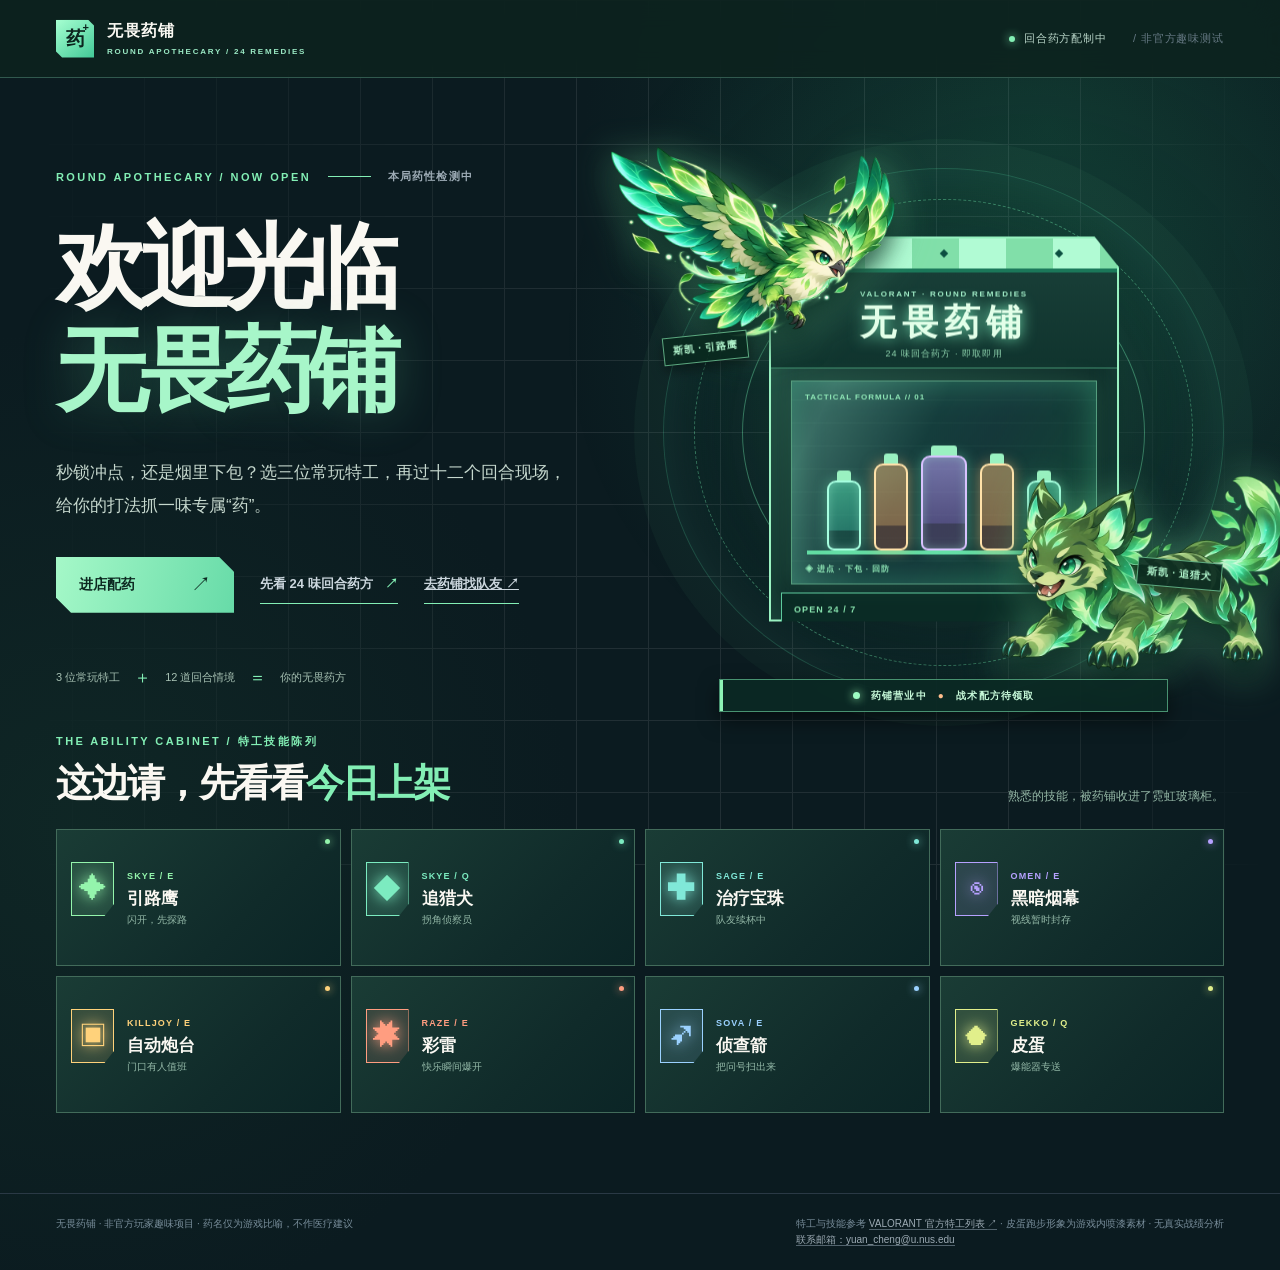
==== commit 4412de56: "Add username accounts and teammate matching page" ====
--- a/index.html
+++ b/index.html
@@ -5,7 +5,7 @@
   <meta name="viewport" content="width=device-width, initial-scale=1">
   <meta name="theme-color" content="#0b1b20">
   <title>无畏药铺｜瓦罗兰特回合人格测试</title>
-  <link rel="stylesheet" href="./styles.css?v=9">
+  <link rel="stylesheet" href="./styles.css?v=11">
 </head>
 <body>
   <div class="site-shell">
@@ -20,7 +20,8 @@
           <p class="kicker"><span>ROUND APOTHECARY / NOW OPEN</span><span class="kicker-line"></span><span>本局药性检测中</span></p>
           <h1 id="intro-title">欢迎光临<br><em>无畏药铺</em></h1>
           <p class="intro-lead">秒锁冲点，还是烟里下包？选三位常玩特工，再过十二个回合现场，给你的打法抓一味专属“药”。</p>
-          <div class="intro-actions"><button class="button-primary" id="start" type="button">进店配药 <span>↗</span></button><button class="button-link" id="view-gallery-intro" type="button">先看 24 味回合药方 <span>↗</span></button></div>
+          <div class="intro-actions"><button class="button-primary" id="start" type="button">进店配药 <span>↗</span></button><button class="button-link" id="view-gallery-intro" type="button">先看 24 味回合药方 <span>↗</span></button><a class="button-link" href="./match.html">去药铺找队友 ↗</a></div>
+          <button class="resume-review" id="resume-review" type="button" hidden><span aria-hidden="true">✚</span><span>上次的药方还在，继续做每局复盘</span><span aria-hidden="true">↗</span></button>
           <div class="intro-meta"><span>3 位常玩特工</span><b>＋</b><span>12 道回合情境</span><b>＝</b><span>你的无畏药方</span></div>
         </div>
         <div class="hero-art apothecary-art" aria-label="斯凯的引路鹰和追猎犬守护高科技无畏药铺" role="img">
@@ -68,7 +69,15 @@
         <div class="flow-top"><span class="overline">PRESCRIPTION READY / 你的无畏药方</span><button class="quiet-button" id="result-restart" type="button">重新配药 ↺</button></div>
         <div class="result-hero"><div class="result-index"><span>HERB NO.</span><strong id="result-number"></strong><span>/ 24</span></div><div class="result-main"><p class="result-kicker" id="result-kicker"></p><h2 id="result-title"></h2><p class="result-nickname" id="result-nickname"></p><p class="result-lead" id="result-lead"></p><div class="result-tags" id="result-tags"></div></div><div class="result-art"><span>药方出炉！</span><div class="result-mascot" id="result-mascot" role="img"></div></div></div>
         <div class="result-layout"><div class="result-left"><section class="result-panel"><span class="panel-label">你的回合说明书</span><div class="description-pair"><span>01 / 你擅长</span><p id="result-strength"></p></div><div class="description-pair"><span>02 / 队友会吐槽</span><p id="result-tease"></p></div><div class="quote-box"><span>你的队内语音</span><strong id="result-quote"></strong></div></section><section class="result-panel pick-panel"><span class="panel-label">你选的 3 位特工</span><div id="result-agents"></div><p>常玩特工只提供战术倾向的起始分；结果主要来自 12 道场景题。</p></section></div><section class="result-panel structure-panel"><div class="structure-heading"><span class="panel-label">人格结构</span><span>偏好占比，不是胜率</span></div><h3>战术位置 <small id="secondary-role"></small></h3><div class="score-list" id="role-scores"></div><h3>赢回合的习惯</h3><div class="score-list" id="habit-scores"></div><h3>行动节奏</h3><div class="score-list" id="tempo-scores"></div><p class="structure-note">占比只比较你本次选择，不衡量水平、真实战绩或心理学人格。</p></section></div>
-        <div class="result-actions"><button class="button-primary" id="copy-result" type="button">复制我的药方 <span>↗</span></button><button class="button-link" id="view-gallery-result" type="button">查看全部 24 味药方 <span>↗</span></button><span id="copy-status" role="status"></span></div>
+        <section class="review-panel" id="review-panel" aria-labelledby="review-title">
+          <div class="review-heading"><div><span class="panel-label">ROUND REVIEW / 战斗改进站</span><h3 id="review-title">每局一张<span>经济复盘药笺</span></h3><p>打完一局再勾。看看点数、技能、时间和人数优势，花出去有没有换回价值。</p></div><div class="review-meter" role="progressbar" id="review-meter" aria-label="本局完成的复盘项目" aria-valuemin="0" aria-valuemax="7" aria-valuenow="0"><strong id="review-count">0 / 7</strong><span id="review-round">第 1 局</span></div></div>
+          <div class="review-track" aria-hidden="true"><span id="review-progress"></span></div>
+          <div class="review-list" id="review-list"></div>
+          <div class="review-bottom"><div class="review-note-wrap"><label for="review-note">下局最想改的一件事 <span>可选</span></label><textarea id="review-note" rows="2" maxlength="120" placeholder="例如：进点前先喊队友跟闪"></textarea><p id="review-focus"></p></div><div class="review-save"><button class="button-primary" id="review-archive" type="button" disabled>存档这局，开启下一局 <span>↗</span></button><span id="review-status" role="status"></span></div></div>
+          <details class="review-history" id="review-history"><summary>查看已存档的复盘 <span id="review-history-count">0 局</span></summary><div id="review-history-list"></div></details>
+          <p class="review-privacy">只保存在这台设备的浏览器里，换设备不会同步。最多保留最近 20 局。</p>
+        </section>
+        <div class="result-actions"><button class="button-primary" id="copy-result" type="button">复制我的药方 <span>↗</span></button><a class="button-primary match-entry" href="./match.html">带着药方找队友 <span>↗</span></a><button class="button-link" id="view-gallery-result" type="button">查看全部 24 味药方 <span>↗</span></button><span id="copy-status" role="status"></span></div>
       </section>
 
       <section id="screen-gallery" class="screen gallery-screen" hidden aria-labelledby="gallery-title"><div class="flow-top"><span class="overline">HERB CABINET / 24 ROUND REMEDIES</span><button class="quiet-button" id="gallery-back" type="button">← 返回</button></div><div class="flow-heading"><div><h2 id="gallery-title">24 味<span>回合药方</span></h2><p>四种战术位置 × 三种赢法习惯 × 两种行动节奏。药名是比喻，外号才是队友最熟悉的你。</p></div><span class="corner-stamp">24 / HERBS</span></div><div class="role-tabs gallery-tabs" id="gallery-tabs" aria-label="按定位筛选人格"></div><div class="persona-grid" id="persona-grid"></div></section>
@@ -76,7 +85,8 @@
 
     <footer><span>无畏药铺 · 非官方玩家趣味项目 · 药名仅为游戏比喻，不作医疗建议</span><span>特工与技能参考 <a href="https://playvalorant.com/en-us/agents/" target="_blank" rel="noreferrer">VALORANT 官方特工列表 ↗</a> · 皮蛋跑步形象为游戏内喷漆素材 · 无真实战绩分析<br><a href="mailto:yuan_cheng@u.nus.edu">联系邮箱：yuan_cheng@u.nus.edu</a></span></footer>
   </div>
-  <script src="./lib/personality.js?v=10"></script>
-  <script src="./web.js?v=8"></script>
+  <script src="./lib/personality.js?v=11"></script>
+  <script src="./lib/review.js?v=1"></script>
+  <script src="./web.js?v=9"></script>
 </body>
 </html>
--- a/styles.css
+++ b/styles.css
@@ -276,3 +276,19 @@
 }
 @media(max-width:400px){.shop-hawk{width:51%;left:-10%;top:11px}.shop-tiger{width:52%;right:-11%;bottom:31px}.guardian-tag--hawk{top:120px}.guardian-tag--tiger{bottom:92px}.ability-card{padding-left:48px}.ability-icon{width:32px;height:42px}}
 @media(prefers-reduced-motion:reduce){.shop-halo,.shop-halo:before,.shop-halo:after,.shop-window:before,.shop-bottles i,.shop-guardian,.shop-shell,.shop-status-light{animation:none!important}.ability-card,.ability-card:before{transition:none!important}}
+
+/* The match ledger turns a personality result into a repeatable economy review. */
+.resume-review{margin-top:19px;display:inline-flex;align-items:center;gap:11px;border:1px solid #6bd6a380;background:#153a30;color:#c5fbd8;padding:11px 13px;font-size:11px;font-weight:750;letter-spacing:.03em;transition:background .2s,transform .2s,border-color .2s}
+.resume-review:hover{background:#205643;border-color:#a6f5c8;transform:translateY(-2px)}.resume-review span:first-child{color:#8cf5b6;font-size:18px}.resume-review span:last-child{margin-left:auto;font-size:15px}
+.review-panel{position:relative;margin-top:22px;padding:29px 31px 18px;border:1px solid #5a9677;background:radial-gradient(circle at 93% 2%,#62e8a31b,transparent 32%),linear-gradient(125deg,#1b3b32,#102e2a 70%);box-shadow:0 14px 42px #0317106b;scroll-margin-top:22px;overflow:hidden}
+.review-panel:before{content:"";position:absolute;top:0;left:0;right:0;height:2px;background:linear-gradient(90deg,#91f6bc,transparent 75%)}
+.review-heading{display:flex;align-items:center;justify-content:space-between;gap:25px}.review-heading h3{font-size:clamp(26px,3.5vw,43px);line-height:1.18;letter-spacing:-.06em;margin:11px 0 9px}.review-heading h3 span{color:#a5f5c7}.review-heading p{font-size:12px;line-height:1.7;color:#a5c9b5;margin:0}
+.review-meter{width:133px;min-height:107px;flex:none;border:1px solid #72c69a;background:#112e28;padding:15px 14px;text-align:center;box-shadow:inset 0 0 22px #55e59e12,0 0 20px #5dec9c13;clip-path:polygon(0 0,calc(100% - 14px) 0,100% 14px,100% 100%,14px 100%,0 calc(100% - 14px))}.review-meter strong{display:block;color:#d9ffe6;font-size:29px;line-height:1;font-weight:900;letter-spacing:-.06em}.review-meter span{display:block;color:#91d9ad;font-size:11px;font-weight:800;letter-spacing:.13em;margin-top:11px}
+.review-track{height:8px;margin:23px 0 18px;background:#0d2925;border:1px solid #38634d;overflow:hidden}.review-track span{display:block;width:0;height:100%;background:linear-gradient(90deg,#54c992,#bbffd6);box-shadow:0 0 14px #89f4b2;transition:width .4s cubic-bezier(.2,.8,.2,1)}
+.review-list{display:grid;grid-template-columns:repeat(2,minmax(0,1fr));gap:10px}.review-item{position:relative;display:flex;align-items:flex-start;gap:13px;min-height:83px;padding:14px 16px;border:1px solid #4b715f;background:#17382f;cursor:pointer;transition:transform .18s,border-color .18s,background .18s,box-shadow .18s}.review-item:hover{transform:translateY(-2px);border-color:#9ceebf;background:#1d4538}.review-item:focus-within{outline:2px solid #c9ffdc;outline-offset:2px}.review-item:nth-child(n+5){border-color:#8f866248;background:#273c30}.review-item:nth-child(7){grid-column:1/-1}.review-item.is-checked{border-color:#a6f7c9;background:#275d43;box-shadow:inset 3px 0 #a6f7c9,0 0 19px #72f4a41c}.review-item input{position:absolute;opacity:0;width:1px;height:1px;pointer-events:none}.review-box{width:23px;height:23px;flex:none;display:grid;place-items:center;border:1px solid #93bd9e;color:transparent;font-size:15px;font-weight:900;line-height:1;transition:background .2s,transform .25s,color .2s,border-color .2s}.review-item.is-checked .review-box{background:#b5ffd0;border-color:#b5ffd0;color:#18382a;transform:rotate(-6deg) scale(1.08)}.review-item-copy{min-width:0;display:block}.review-item-heading{display:flex;align-items:baseline;gap:12px;flex-wrap:wrap}.review-item small{color:#a9ddbc;font-size:9px;font-weight:800;letter-spacing:.11em;white-space:nowrap}.review-item strong{font-size:15px;color:#ecfff0}.review-item em{display:block;font-style:normal;color:#9bbbad;font-size:11px;line-height:1.5;margin-top:5px}
+.review-bottom{display:grid;grid-template-columns:minmax(0,1fr) auto;gap:22px;margin-top:19px;align-items:end}.review-note-wrap label{display:block;color:#d7f8df;font-size:12px;font-weight:800;margin-bottom:9px}.review-note-wrap label span{font-size:10px;color:#83af94;font-weight:500;margin-left:5px}.review-note-wrap textarea{display:block;width:100%;min-height:65px;resize:vertical;padding:11px 13px;border:1px solid #567f69;background:#0f2b26;color:#f0fff3;font:inherit;font-size:12px;line-height:1.5}.review-note-wrap textarea::placeholder{color:#81a292}.review-note-wrap textarea:focus-visible{outline:2px solid #a7f4c6;outline-offset:2px}.review-note-wrap p{color:#a9e9be;font-size:11px;line-height:1.5;margin:8px 0 0}.review-save{display:flex;flex-direction:column;align-items:flex-end;gap:8px}.review-save .button-primary{min-width:245px;min-height:54px;font-size:12px;gap:13px}.review-save>span{min-height:16px;color:#aee6bc;font-size:10px;text-align:right}
+.review-history{margin-top:21px;border-top:1px solid #45755c}.review-history summary{display:flex;align-items:center;gap:9px;cursor:pointer;padding:16px 0;color:#c5efd3;font-weight:750;font-size:12px;list-style:none}.review-history summary::-webkit-details-marker{display:none}.review-history summary:before{content:"▸";display:inline-block;color:#a6f5c5;transition:transform .2s}.review-history[open] summary:before{transform:rotate(90deg)}.review-history summary span{margin-left:auto;color:#8ecaa8;font-size:10px}.review-record{border-top:1px solid #365d4c;padding:14px 2px}.review-record-top{display:flex;justify-content:space-between;gap:15px}.review-record strong{font-size:12px;color:#e4ffe9}.review-record-top span{font-size:10px;color:#86b99d}.review-record p{margin:7px 0 0;color:#aecdbc;font-size:11px;line-height:1.5}.review-record .review-record-note{color:#f0d59e}.review-history-empty{font-size:11px;color:#9fc5ab;margin:2px 0 16px}.review-privacy{margin:3px 0 0;color:#789f8b;font-size:10px;line-height:1.5}
+@media(max-width:760px){.review-panel{padding:21px 17px 15px;margin-top:17px}.review-heading{align-items:flex-start;gap:10px}.review-heading h3{font-size:27px}.review-heading p{font-size:11px}.review-meter{width:82px;min-height:77px;padding:12px 5px}.review-meter strong{font-size:19px}.review-meter span{font-size:9px;margin-top:7px}.review-track{margin:18px 0 14px}.review-list{grid-template-columns:1fr;gap:8px}.review-item,.review-item:nth-child(7){grid-column:auto;min-height:75px;padding:12px}.review-item strong{font-size:14px}.review-bottom{grid-template-columns:1fr;gap:13px}.review-save{align-items:stretch}.review-save .button-primary{width:100%}.review-save>span{text-align:left}.resume-review{font-size:10px;margin-top:14px}}
+@media(prefers-reduced-motion:reduce){.review-track span,.review-item,.review-box,.resume-review,.review-history summary:before{transition:none!important}}
+
+.match-entry{text-decoration:none}
